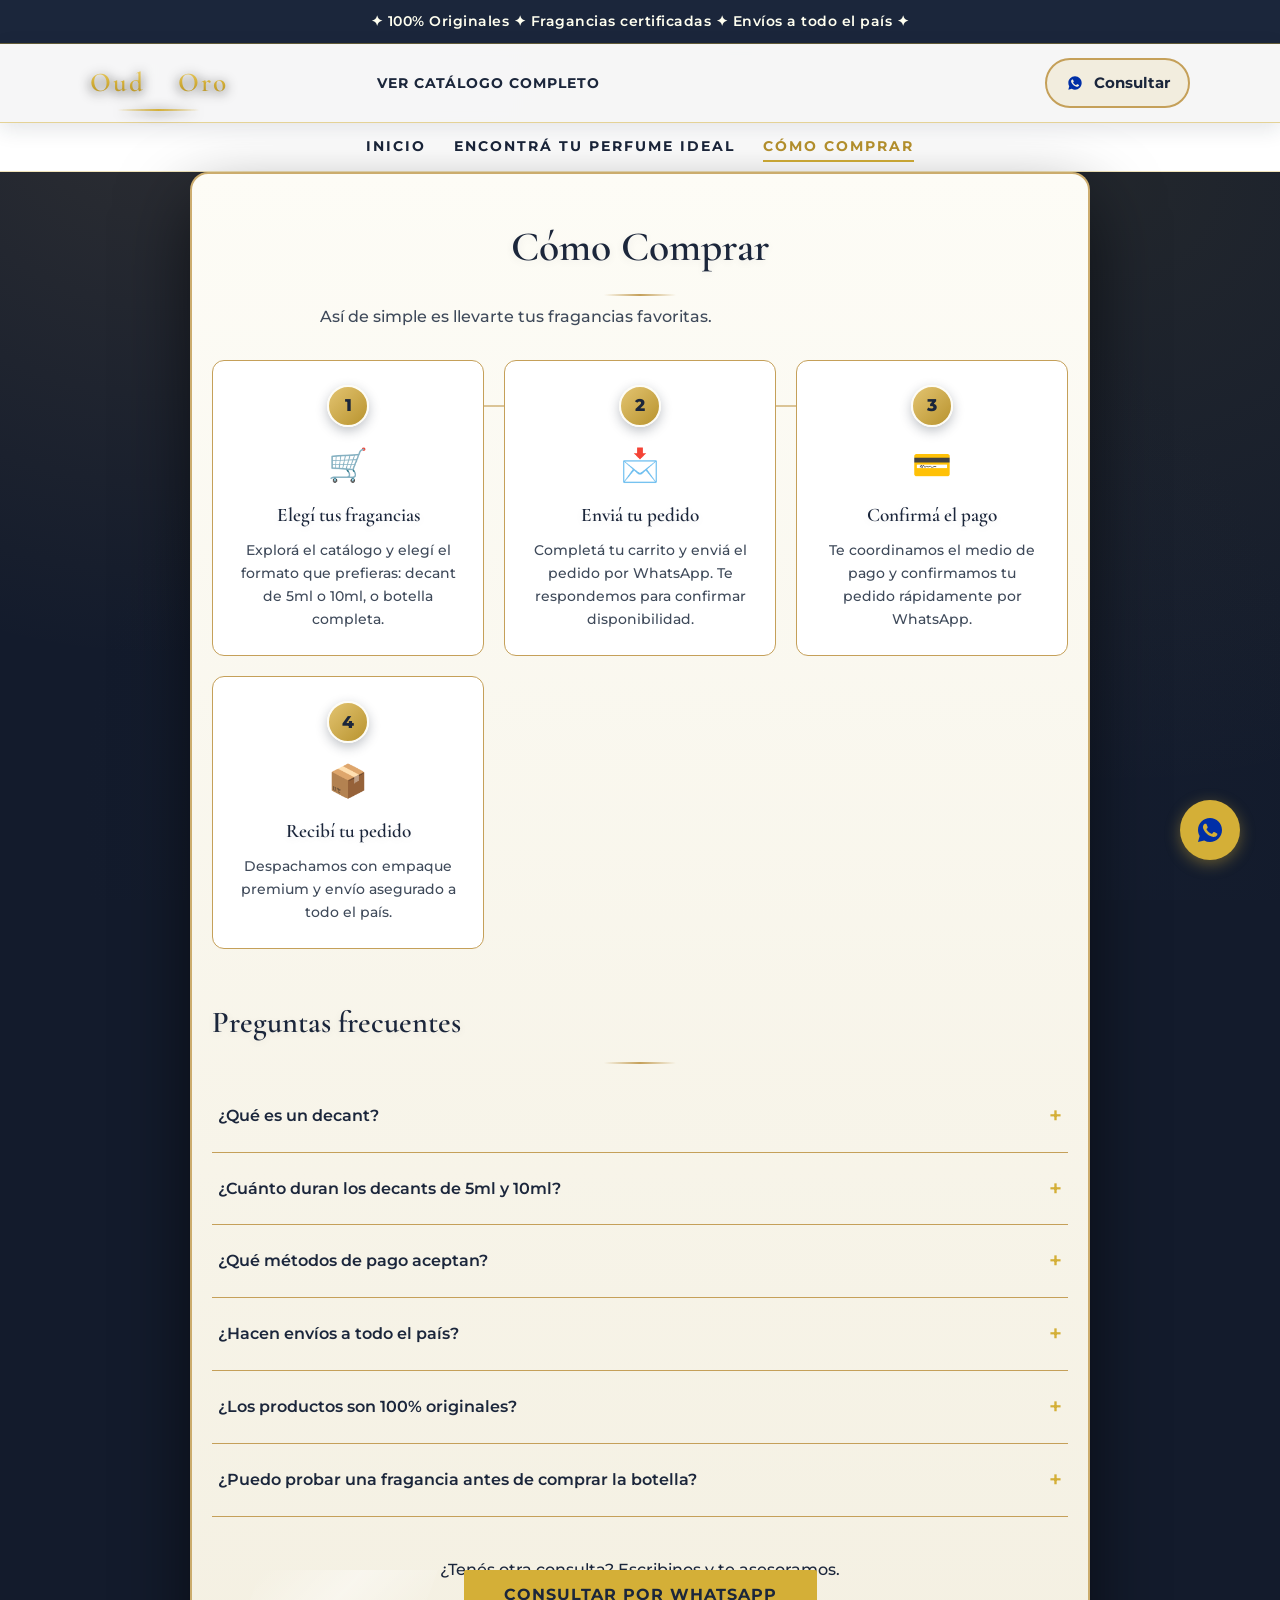
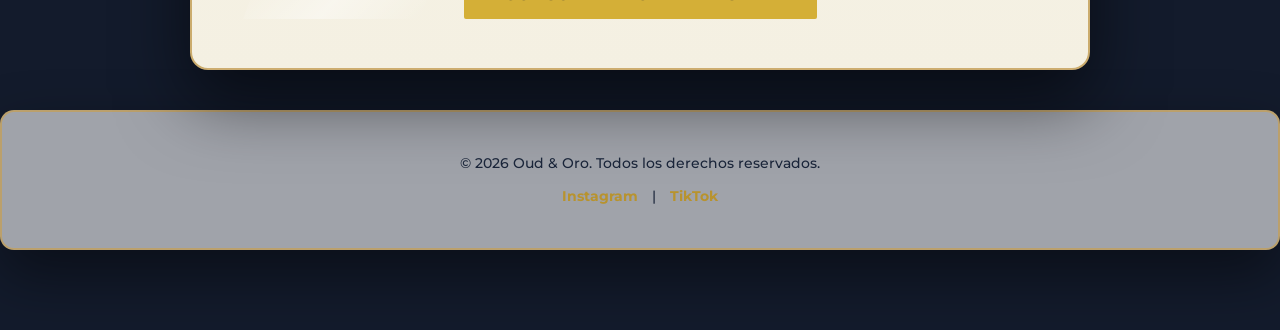
==== como-comprar.html @ 3cfaeb17 "Fix: el corazon de favoritos ya no abre el modal del perfume" ====
<!DOCTYPE html>
<html lang="es">
<head>
    <meta charset="UTF-8">
    <meta name="viewport" content="width=device-width, initial-scale=1.0">
    <title>Cómo Comprar | Oud & Oro</title>
    <!-- Google Fonts -->
    <link href="https://fonts.googleapis.com/css2?family=Montserrat:wght@400;500;600;700;800&family=Cormorant+Garamond:ital,wght@0,400;0,500;0,600;0,700;1,400;1,500&display=swap" rel="stylesheet">
    <link rel="stylesheet" href="css/styles.css?v=9">
    <style>
        .como-comprar { max-width: 900px; margin: 0 auto; padding: 40px 20px 60px; }
        .pasos-compra { display: grid; grid-template-columns: repeat(auto-fit, minmax(200px, 1fr)); gap: 20px; margin: 30px 0 50px; }
        .paso-compra { background: var(--card-bg); border: 1px solid var(--border-color); border-radius: 12px; padding: 24px; text-align: center; }
        .paso-compra .paso-icono { font-size: 2em; margin-bottom: 10px; }
        .paso-compra h3 { font-family: 'Cormorant Garamond', serif; font-size: 1.2em; margin-bottom: 8px; }
        .paso-compra p { font-size: 0.9em; color: var(--text-dim); }
        .faq { margin-top: 30px; }
        .faq-item { border-bottom: 1px solid var(--border-color); }
        .faq-item summary { cursor: pointer; padding: 18px 6px; font-weight: 600; list-style: none; display: flex; justify-content: space-between; align-items: center; }
        .faq-item summary::-webkit-details-marker { display: none; }
        .faq-item summary::after { content: '+'; font-size: 1.4em; color: var(--gold); transition: transform 0.2s; }
        .faq-item[open] summary::after { transform: rotate(45deg); }
        .faq-item .faq-respuesta { padding: 0 6px 18px; color: var(--text-dim); }
        .faq-cta { text-align: center; margin-top: 40px; }
    </style>
</head>
<body>

    <div class="site-sticky">
    <div class="top-bar">✦ 100% Originales ✦ Fragancias certificadas ✦ Envíos a todo el país ✦</div>

    <header class="site-header">
        <a href="index.html" class="logo" aria-label="Oud &amp; Oro - Volver al inicio">
            <span>Oud</span>
            <span class="logo-amp">&amp;</span>
            <span>Oro</span>
        </a>

        <div class="header-buscar">
            <a href="index.html#catalogo" class="header-enlace">Ver catálogo completo</a>
        </div>

        <div class="header-acciones">
            <a href="#" class="header-wa" id="header-wa" target="_blank" rel="noopener" aria-label="Consultar por WhatsApp">
                <img src="[data-uri]" alt="" width="20" height="20" style="pointer-events:none;">
                Consultar
            </a>
        </div>
    </header>
    </div>

    <nav class="main-nav" aria-label="Navegación principal">
        <a href="index.html">Inicio</a>
        <a href="recomendador.html">Encontrá tu perfume ideal</a>
        <a href="como-comprar.html" class="activo">Cómo Comprar</a>
    </nav>

    <main class="como-comprar">
        <h1 class="scroll-reveal">Cómo Comprar</h1>
        <p class="reco-sub scroll-reveal">Así de simple es llevarte tus fragancias favoritas.</p>

        <section class="pasos-compra scroll-reveal">
            <div class="paso-compra scroll-reveal">
                <span class="paso-num">1</span>
                <div class="paso-icono">🛒</div>
                <h3>Elegí tus fragancias</h3>
                <p>Explorá el catálogo y elegí el formato que prefieras: decant de 5ml o 10ml, o botella completa.</p>
            </div>
            <div class="paso-compra scroll-reveal">
                <span class="paso-num">2</span>
                <div class="paso-icono">📩</div>
                <h3>Enviá tu pedido</h3>
                <p>Completá tu carrito y enviá el pedido por WhatsApp. Te respondemos para confirmar disponibilidad.</p>
            </div>
            <div class="paso-compra scroll-reveal">
                <span class="paso-num">3</span>
                <div class="paso-icono">💳</div>
                <h3>Confirmá el pago</h3>
                <p>Te coordinamos el medio de pago y confirmamos tu pedido rápidamente por WhatsApp.</p>
            </div>
            <div class="paso-compra scroll-reveal">
                <span class="paso-num">4</span>
                <div class="paso-icono">📦</div>
                <h3>Recibí tu pedido</h3>
                <p>Despachamos con empaque premium y envío asegurado a todo el país.</p>
            </div>
        </section>

        <section class="faq scroll-reveal">
            <h2>Preguntas frecuentes</h2>

            <details class="faq-item">
                <summary>¿Qué es un decant?</summary>
                <div class="faq-respuesta">Es una fragancia envasada en un atomizador de cristal de viaje (5ml o 10ml), extraída de la botella original con jeringas esterilizadas. Te permite probar y disfrutar una fragancia de lujo en tu piel antes de comprometerte con la botella completa.</div>
            </details>

            <details class="faq-item">
                <summary>¿Cuánto duran los decants de 5ml y 10ml?</summary>
                <div class="faq-respuesta">Un decant de 5ml equivale aproximadamente a 50-60 aplicaciones y el de 10ml a más de 100 aplicaciones. La duración depende de la cantidad de sprays que uses por día.</div>
            </details>

            <details class="faq-item">
                <summary>¿Qué métodos de pago aceptan?</summary>
                <div class="faq-respuesta">Coordinamos el medio de pago directamente por WhatsApp. Consultanos para conocer las opciones disponibles en el momento.</div>
            </details>

            <details class="faq-item">
                <summary>¿Hacen envíos a todo el país?</summary>
                <div class="faq-respuesta">Sí, realizamos envíos asegurados a todo el país con empaque premium. El costo y los plazos se coordinan según tu ubicación.</div>
            </details>

            <details class="faq-item">
                <summary>¿Los productos son 100% originales?</summary>
                <div class="faq-respuesta">Sí. Todas nuestras fragancias son 100% originales y certificadas. Garantizamos la autenticidad en cada producto.</div>
            </details>

            <details class="faq-item">
                <summary>¿Puedo probar una fragancia antes de comprar la botella?</summary>
                <div class="faq-respuesta">¡Por supuesto! Por eso ofrecemos decants de 5ml y 10ml. Es la mejor manera de vivir la evolución de una fragancia en tu piel antes de invertir en la botella completa.</div>
            </details>
        </section>

        <div class="faq-cta scroll-reveal">
            <p>¿Tenés otra consulta? Escribinos y te asesoramos.</p>
            <a href="#" class="cta-btn" id="como-comprar-wa" target="_blank" rel="noopener">Consultar por WhatsApp</a>
        </div>
    </main>

    <footer id="contacto">
        <p>© 2026 Oud & Oro. Todos los derechos reservados.</p>
        <p style="margin-top: 10px;">
            <a href="https://www.instagram.com/oud_oro_arabes/" target="_blank" rel="noopener">Instagram</a> |
            <a href="#" target="_blank" rel="noopener">TikTok</a>
        </p>
    </footer>

    <a href="#" class="whatsapp-float" id="general-wa" target="_blank" rel="noopener" aria-label="Contactar por WhatsApp">
        <img src="[data-uri]" alt="WhatsApp" width="36" height="36" style="pointer-events:none;">
    </a>

<script>const numeroWhatsApp = "541155136919";</script>
<script src="js/como-comprar.js?v=4"></script>
<script src="js/sticky.js?v=4"></script>
</body>
</html>
---- css/styles.css ----
/* Oud & Oro - Estilos principales */
        :root {
            --navy: #1B263B;              
            --gold: #D4AF37;              
            --ivory: #FFFFF0;             
            --sage: #E9ECE2;              
            --bg-color: #FFFFF0;          
            --bg-alt: #E9ECE2;            
            --accent-gold: #D4AF37;       
            --accent-gold-hover: #b8932e; 
            --text-main: #1B263B;         
            --text-dim: #3F4A5A;          
            --card-bg: #FFFFFF;           
            --border-color: #C5A059;      
            --panel-bg: rgba(255,255,255,0.6);
        }

        * {
            margin: 0;
            padding: 0;
            box-sizing: border-box;
        }

        html {
            overflow-x: hidden;
        }

        body {
            font-family: 'Montserrat', sans-serif;
            background-color: #4A4A4A;
            color: var(--text-main);
            line-height: 1.6;
            overflow-x: hidden;
            font-weight: 500;
        }

        .smoke-layer {
            position: fixed;
            inset: 0;
            z-index: -1;
            pointer-events: none;
            overflow: hidden;
            background-color: #4A4A4A;
            background-image:
                radial-gradient(circle at 10% 15%, rgba(65,105,225,0.08), transparent 42%),
                radial-gradient(circle at 85% 20%, rgba(197,160,89,0.09), transparent 45%),
                radial-gradient(circle at 50% 80%, rgba(65,105,225,0.06), transparent 50%);
        }

        .smoke-layer::before {
            content: '';
            position: absolute;
            inset: -20%;
            background: radial-gradient(ellipse, rgba(197,160,89,0.04) 0%, transparent 70%);
            opacity: 0.3;
            pointer-events: none;
        }

        button, input {
            font-family: inherit;
        }

h1, h2, h3, h4 {
            font-family: 'Cormorant Garamond', serif;
            font-weight: 600;
            text-shadow: 0 2px 8px rgba(27,38,59,0.08);
        }

        @keyframes fadeInUp {
            from { opacity: 0; transform: translateY(24px); }
            to { opacity: 1; transform: translateY(0); }
        }

        @keyframes pulseWa {
            0% { box-shadow: 0 4px 10px rgba(0,0,0,0.1), 0 0 0 0 rgba(212, 175, 55, 0.55); }
            70% { box-shadow: 0 4px 10px rgba(0,0,0,0.1), 0 0 0 16px rgba(212, 175, 55, 0); }
            100% { box-shadow: 0 4px 10px rgba(0,0,0,0.1), 0 0 0 0 rgba(212, 175, 55, 0); }
        }

        .scroll-reveal, .card-reveal {
            opacity: 0;
            transform: translateY(30px);
            transition: opacity 0.6s ease, transform 0.6s ease;
        }

        .scroll-reveal.is-visible, .card-reveal.is-visible {
            opacity: 1;
            transform: translateY(0);
        }

        .hero {
            height: 100vh;
            display: flex;
            flex-direction: column;
            justify-content: center;
            align-items: center;
            text-align: center;
            padding: 0 20px;
            background: transparent; 
        }

        .hero h1 {
            font-size: 3.5rem;
            color: var(--accent-gold);
            margin-bottom: 20px;
            letter-spacing: 2px;
            opacity: 0;
            animation: fadeInUp 0.8s ease 0.1s forwards;
            text-shadow: 0 3px 8px rgba(27,38,59,0.2);
        }

        .hero p {
            font-size: 1.2rem;
            max-width: 600px;
            margin-bottom: 40px;
            color: var(--text-main);
            opacity: 0;
            animation: fadeInUp 0.8s ease 0.3s forwards;
            background: rgba(255,255,240,0.9);
            border: 1px solid rgba(212, 175, 55, 0.25);
            padding: 20px;
            border-radius: 8px;
            box-shadow: 0 4px 15px rgba(27,38,59,0.15);
        }

        .cta-btn {
            background-color: var(--accent-gold);
            color: #1B263B;
            padding: 15px 40px;
            text-decoration: none;
            font-weight: 700;
            text-transform: uppercase;
            letter-spacing: 1px;
            border-radius: 2px;
            transition: all 0.3s ease;
            cursor: pointer;
            border: none;
        }

        .cta-btn:hover {
            background-color: var(--accent-gold-hover);
            transform: translateY(-2px);
            box-shadow: 0 10px 20px rgba(197, 155, 39, 0.3);
            color: #FFFFF0;
        }

        .decants {
            padding: 70px 7%;
            margin: 40px auto;
            max-width: 1280px;
            text-align: center;
            background: var(--panel-bg);
            border-radius: 14px;
            border: 2px solid rgba(197,160,89,0.75);
            box-shadow: 0 25px 60px rgba(0,0,0,0.45);
        }

        .decants h2 {
            font-size: 2.5rem;
            margin-bottom: 50px;
            color: var(--navy);
        }

        .steps {
            display: flex;
            justify-content: center;
            gap: 40px;
            flex-wrap: wrap;
            max-width: 1000px;
            margin: 0 auto;
        }

        .step {
            flex: 1;
            min-width: 250px;
            padding: 20px;
            background: var(--card-bg);
            border: 2px solid rgba(197,160,89,0.6);
            border-radius: 8px;
            box-shadow: 0 10px 30px rgba(27,38,59,0.12);
        }

        .step-number {
            font-family: 'Cormorant Garamond', serif;
            font-weight: 600;
            font-size: 3rem;
            color: var(--accent-gold-hover);
            margin-bottom: 15px;
        }

        .step h3 {
            font-size: 1.5rem;
            margin-bottom: 15px;
            color: var(--navy);
        }

        .step p {
            color: var(--text-dim);
            font-weight: 600;
            font-size: 0.98rem;
            line-height: 1.7;
        }

        .catalog {
            padding: 70px 7%;
            max-width: 1280px;
            margin: 40px auto;
            background: rgba(255,255,255,0.5);
            border-radius: 14px;
            border: 2px solid rgba(197,160,89,0.75);
            box-shadow: 0 25px 60px rgba(0,0,0,0.45);
            overflow: hidden;
            position: relative;
        }

        .catalog-header-wrapper,
        .filtros-marca,
        .product-grid,
        .ver-mas-wrapper {
            position: relative;
            z-index: 1;
        }

        .catalog h2 {
            font-size: 2.5rem;
            text-align: center;
            margin-bottom: 20px;
            color: var(--navy);
            background: transparent;
            padding: 5px 20px;
        }
        
        .catalog-header-wrapper {
            text-align: center;
            margin-bottom: 40px;
        }

        .catalog-intro {
            max-width: 620px;
            margin: 0 auto;
            text-align: center;
            color: var(--text-dim);
            background: transparent;
            padding: 15px;
            border-radius: 8px;
        }

        .buscador-wrap {
            max-width: 480px;
            margin: 0 auto 24px;
        }

        .buscador-row {
            display: flex;
            align-items: center;
            gap: 10px;
        }

        .buscador-row #buscador {
            flex: 1;
            min-width: 0;
        }

        .btn-columnas {
            flex-shrink: 0;
            display: flex;
            align-items: center;
            justify-content: center;
            gap: 6px;
            width: 52px;
            height: 52px;
            background: var(--card-bg);
            border: 2px solid var(--border-color);
            border-radius: 30px;
            cursor: pointer;
            color: var(--navy);
            font-family: 'Montserrat', sans-serif;
            font-weight: 700;
            font-size: 1rem;
            box-shadow: 0 8px 20px rgba(27,38,59,0.15);
            transition: border-color 0.3s ease, box-shadow 0.3s ease, transform 0.2s ease;
        }

        .btn-columnas:hover {
            border-color: var(--accent-gold-hover);
            transform: scale(1.05);
        }

        .btn-columnas:active {
            transform: scale(0.95);
        }

        .btn-columnas .cols-icon {
            display: grid;
            grid-template-columns: repeat(2, 4px);
            gap: 2px;
        }

        .btn-columnas .cols-icon i {
            display: block;
            width: 4px;
            height: 4px;
            background: var(--accent-gold);
            border-radius: 1px;
        }

        @media (min-width: 769px) {
            .btn-columnas { display: none; }
        }

        #buscador {
            width: 100%;
            padding: 14px 22px;
            background: var(--card-bg);
            border: 2px solid var(--border-color);
            color: var(--navy);
            font-size: 1rem;
            font-weight: 500;
            border-radius: 30px;
            transition: border-color 0.3s ease, box-shadow 0.3s ease;
            box-shadow: 0 8px 20px rgba(27,38,59,0.15);
        }

        #buscador::placeholder {
            color: var(--text-dim);
        }

        #buscador:focus {
            outline: none;
            border-color: var(--accent-gold);
            box-shadow: 0 0 0 4px rgba(197, 155, 39, 0.25);
        }

        .filtros-marca {
            display: flex;
            justify-content: center;
            margin-bottom: 40px;
        }

        .marcas-dropdown {
            position: relative;
        }

        .filtro-chip {
            background: var(--card-bg);
            border: 2px solid var(--border-color);
            color: var(--navy);
            padding: 12px 28px;
            border-radius: 30px;
            font-weight: 700;
            font-size: 0.92rem;
            cursor: pointer;
            transition: all 0.25s ease;
            box-shadow: 0 4px 10px rgba(27,38,59,0.10);
            display: inline-flex;
            align-items: center;
            gap: 10px;
        }

        .filtro-chip:hover {
            border-color: var(--accent-gold);
            transform: translateY(-1px);
        }

        .filtro-chip .flecha {
            transition: transform 0.25s ease;
            font-size: 0.8rem;
        }

        .filtro-chip.abierto {
            border-color: var(--accent-gold);
            background: var(--accent-gold);
            color: #1B263B;
        }

        .filtro-chip.abierto .flecha {
            transform: rotate(180deg);
        }

        .marcas-menu {
            position: fixed;
            top: 0;
            left: 0;
            background: #FFFFFF;
            border: 2px solid rgba(197,160,89,0.75);
            border-radius: 12px;
            box-shadow: 0 20px 45px rgba(0,0,0,0.35);
            padding: 14px;
            min-width: 240px;
            max-height: 320px;
            overflow-y: auto;
            z-index: 500;
            display: none;
            text-align: left;
        }

        .marcas-menu.abierto {
            display: block;
        }

        .marcas-menu label {
            display: flex;
            align-items: center;
            gap: 10px;
            padding: 8px 10px;
            border-radius: 8px;
            font-weight: 600;
            font-size: 0.9rem;
            color: var(--navy);
            cursor: pointer;
            transition: background 0.2s ease;
        }

        .marcas-menu label:hover {
            background: rgba(212,175,55,0.12);
        }

        .marcas-menu input[type="checkbox"] {
            width: 17px;
            height: 17px;
            accent-color: var(--accent-gold);
            cursor: pointer;
        }

        .marcas-sep {
            height: 1px;
            background: rgba(27,38,59,0.12);
            margin: 6px 0;
        }

        .product-grid {
            display: grid;
            grid-template-columns: repeat(auto-fit, minmax(300px, 1fr));
            gap: 40px;
        }

        .ver-mas-wrapper {
            display: flex;
            justify-content: center;
            margin-top: 50px;
        }

        .ver-mas-btn {
            font-size: 1.05rem;
            padding: 16px 48px;
        }

        .ver-mas-btn[hidden] {
            display: none;
        }

        .product-card {
            background-color: var(--card-bg);
            padding: 20px;
            text-align: center;
            transition: transform 0.4s cubic-bezier(0.165, 0.84, 0.44, 1), box-shadow 0.4s ease;
            overflow: hidden;
            border-radius: 8px;
            box-shadow: 0 10px 25px rgba(27,38,59,0.12); 
            display: flex;
            flex-direction: column;
            justify-content: space-between;
            cursor: pointer;
            border: 2px solid rgba(197,160,89,0.7);
        }

        .product-card:hover {
            transform: translateY(-8px);
            box-shadow: 0 20px 40px rgba(197, 155, 39, 0.3);
            border-color: var(--accent-gold);
        }

        .img-container {
            width: 100%;
            height: 280px;
            background: #f7f4e9;
            display: flex;
            align-items: center;
            justify-content: center;
            margin-bottom: 20px;
            border-radius: 6px;
            position: relative;
            overflow: hidden;
        }

        .img-container img {
            max-width: 85%;
            max-height: 85%;
            object-fit: contain;
            transition: transform 0.5s ease;
        }

        .product-card:hover .img-container img {
            transform: scale(1.08);
        }

        .product-house {
            font-size: 0.8rem;
            text-transform: uppercase;
            color: var(--accent-gold-hover);
            letter-spacing: 2px;
            margin-bottom: 5px;
            font-weight: 700;
        }

        .product-title {
            font-size: 1.4rem;
            margin-bottom: 10px;
            color: var(--navy);
        }

        .product-notes {
            font-size: 0.85rem;
            color: var(--text-dim);
            margin-bottom: 15px;
            font-style: italic;
        }

        .product-price {
            font-size: 1.2rem;
            margin-bottom: 20px;
            font-weight: 700;
            color: var(--navy);
        }

        .product-btn {
            width: 100%;
            display: block;
            background: transparent;
            color: var(--navy);
            border: 2px solid var(--border-color);
            padding: 12px;
            font-weight: 700;
            transition: all 0.3s ease;
        }

        .product-btn:hover {
            background: var(--accent-gold);
            color: #FFFFF0;
            border-color: var(--accent-gold);
        }

        .product-select {
            display: block;
            background: transparent;
            color: var(--navy);
            border: 2px solid var(--border-color);
            padding: 12px;
            font-weight: 700;
            transition: all 0.3s ease;
            cursor: pointer;
        }

        .product-card:hover .product-select,
        .product-card:focus-visible .product-select {
            background: var(--accent-gold);
            color: #FFFFF0;
            border-color: var(--accent-gold);
        }

        .empty-state {
            grid-column: 1 / -1;
            text-align: center;
            color: var(--text-dim);
            background: var(--card-bg);
            border: 1px solid rgba(212,175,55,0.4);
            padding: 60px 20px;
            font-style: italic;
            border-radius: 8px;
        }

        .trust {
            padding: 60px 7%;
            margin: 40px auto;
            max-width: 1280px;
            display: flex;
            justify-content: space-around;
            flex-wrap: wrap;
            text-align: center;
            gap: 30px;
            background: var(--panel-bg);
            border-radius: 14px;
            border: 2px solid rgba(197,160,89,0.75);
            box-shadow: 0 25px 60px rgba(0,0,0,0.45);
        }

        .trust-item h4 {
            color: var(--navy);
            font-size: 1.2rem;
            margin-bottom: 10px;
        }

        .trust-item p {
            color: var(--text-dim);
        }

        footer {
            margin: 40px auto 80px;
            max-width: 1280px;
            padding: 40px 7%;
            text-align: center;
            font-size: 0.9rem;
            color: var(--navy);
            background-color: var(--panel-bg);
            border: 2px solid rgba(197,160,89,0.75);
            border-radius: 14px;
            box-shadow: 0 25px 60px rgba(0,0,0,0.45);
        }

        footer a {
            position: relative;
            color: var(--accent-gold-hover);
            text-decoration: none;
            margin: 0 10px;
            font-weight: 700;
        }

        .whatsapp-float {
            position: fixed;
            width: 60px;
            height: 60px;
            bottom: 40px;
            right: 40px;
            background-color: var(--accent-gold);
            color: #1B263B;
            border-radius: 50px;
            text-align: center;
            font-size: 30px;
            box-shadow: 0 4px 15px rgba(212,175,55,0.4);
            z-index: 100;
            display: flex;
            align-items: center;
            justify-content: center;
            text-decoration: none;
            transition: transform 0.3s ease;
            animation: pulseWa 2.6s infinite;
        }

        .whatsapp-float:hover {
            transform: scale(1.1);
            animation-play-state: paused;
        }

        .modal-overlay {
            position: fixed;
            inset: 0;
            background: rgba(0, 0, 0, 0.55);
            backdrop-filter: blur(3px);
            display: flex;
            align-items: center;
            justify-content: center;
            z-index: 200;
            opacity: 0;
            pointer-events: none;
            transition: opacity 0.3s ease;
            padding: 20px;
        }

        .modal-overlay.abierto {
            opacity: 1;
            pointer-events: auto;
        }

        .modal {
            background: var(--card-bg);
            border: 1px solid rgba(212,175,55,0.5);
            border-radius: 10px;
            max-width: 500px;
            width: 100%;
            max-height: 90vh;
            overflow-y: auto;
            padding: 30px;
            text-align: center;
            box-shadow: 0 25px 60px rgba(27,38,59,0.35);
            position: relative;
        }

        .modal-close {
            position: absolute;
            top: 10px;
            right: 16px;
            background: none;
            border: none;
            font-size: 30px;
            line-height: 1;
            cursor: pointer;
            color: var(--text-dim);
            transition: color 0.2s ease;
        }

        .modal-close:hover {
            color: var(--navy);
        }

        .modal-img {
            display: flex;
            justify-content: center;
            margin-bottom: 15px;
        }

        .modal-img img {
            max-width: 180px;
            max-height: 180px;
            object-fit: contain;
        }

        .modal-house {
            font-size: 0.8rem;
            text-transform: uppercase;
            color: var(--accent-gold-hover);
            letter-spacing: 2px;
            font-weight: 700;
            margin-bottom: 5px;
        }

        .modal-title {
            font-size: 1.6rem;
            color: var(--navy);
            margin-bottom: 15px;
        }

        .modal-info {
            font-size: 0.95rem;
            color: var(--navy);
            margin-bottom: 10px;
        }

        .modal-info strong {
            color: var(--accent-gold);
        }

        .modal-notas {
            font-size: 0.9rem;
            font-style: italic;
            color: var(--text-dim);
            margin-bottom: 20px;
        }

        .modal-opciones {
            text-align: left;
            margin-bottom: 20px;
        }

        .opcion-label {
            font-weight: 700;
            margin-bottom: 10px;
            color: var(--navy);
        }

        .opcion-selector {
            display: flex;
            justify-content: space-between;
            align-items: center;
            border: 2px solid var(--border-color);
            border-radius: 8px;
            padding: 14px 16px;
            margin-bottom: 10px;
            cursor: pointer;
            transition: all 0.2s ease;
            background: var(--card-bg);
        }

        .opcion-selector:hover {
            border-color: var(--accent-gold);
        }

        .opcion-selector.seleccionado {
            border: 3px solid var(--navy);
            background: linear-gradient(135deg, #f7e08a 0%, #d4af37 50%, #b8912a 100%);
            box-shadow: 0 6px 18px rgba(212,175,55,0.45);
        }

        .opcion-selector.seleccionado .nombre,
        .opcion-selector.seleccionado .precio {
            color: #1B263B;
        }

        .opcion-selector .nombre {
            font-weight: 700;
            color: var(--navy);
        }

        .opcion-selector .precio {
            color: var(--accent-gold-hover);
            font-weight: 700;
        }

        .modal-wa {
            width: 100%;
            margin-top: 5px;
        }

        .logo {
            position: fixed;
            top: 22px;
            right: 32px;
            z-index: 200;
            display: flex;
            align-items: center;
            gap: 8px;
            font-family: 'Cormorant Garamond', serif;
            font-weight: 600;
            font-size: 1.9rem;
            letter-spacing: 3px;
            text-decoration: none;
            background: linear-gradient(180deg, #f7e08a 0%, #d4af37 48%, #9c7a1f 100%);
            -webkit-background-clip: text;
            background-clip: text;
            -webkit-text-fill-color: transparent;
            filter: drop-shadow(0 2px 6px rgba(0,0,0,0.9));
            transition: transform 0.3s ease;
        }

        .logo:hover {
            transform: scale(1.04);
        }

        .logo .logo-amp {
            font-size: 1.2rem;
            font-style: italic;
            opacity: 0.85;
            transform: translateY(-1px);
        }

        .logo::after {
            content: '';
            position: absolute;
            left: 50%;
            bottom: -6px;
            width: 60%;
            height: 2px;
            transform: translateX(-50%);
            background: linear-gradient(90deg, transparent, #d4af37, transparent);
        }

        /* ============ REDISEÑO: franja, header, nav, banner, destacados ============ */
        .top-bar {
            background: #1B263B;
            color: #FFFFF0;
            text-align: center;
            padding: 10px 16px;
            font-size: 0.9rem;
            font-weight: 600;
            letter-spacing: 0.5px;
            border-bottom: 1px solid rgba(212,175,55,0.4);
        }

        .top-bar .resaltado {
            color: #D4AF37;
        }

        .site-header {
            position: sticky;
            top: 0;
            z-index: 150;
            display: flex;
            align-items: center;
            justify-content: space-between;
            gap: 16px;
            padding: 14px 7%;
            background: rgba(255,255,255,0.96);
            backdrop-filter: blur(6px);
            border-bottom: 1px solid rgba(212,175,55,0.5);
            box-shadow: 0 6px 20px rgba(27,38,59,0.12);
        }

        .site-header .logo {
            position: static;
            font-size: 1.7rem;
            letter-spacing: 2px;
        }

        .header-buscar {
            flex: 1;
            max-width: 520px;
            display: flex;
            align-items: center;
            gap: 8px;
        }

        .header-buscar #buscador {
            flex: 1;
            min-width: 0;
        }

        .header-wa {
            display: inline-flex;
            align-items: center;
            gap: 9px;
            color: var(--navy);
            text-decoration: none;
            font-weight: 700;
            font-size: 0.95rem;
            padding: 11px 18px;
            border: 2px solid var(--border-color);
            border-radius: 30px;
            background: rgba(212,175,55,0.12);
            transition: all 0.3s ease;
            white-space: nowrap;
        }

        .header-wa:hover {
            background: var(--accent-gold);
            color: #1B263B;
            transform: translateY(-2px);
            box-shadow: 0 10px 20px rgba(197,155,39,0.3);
        }

        .header-acciones {
            display: flex;
            align-items: center;
            gap: 10px;
        }

        .carrito-wrap {
            position: relative;
        }

        .carrito-btn {
            display: inline-flex;
            align-items: center;
            gap: 9px;
            color: var(--navy);
            background: var(--card-bg);
            border: 2px solid var(--border-color);
            border-radius: 30px;
            padding: 11px 16px;
            font-weight: 700;
            font-size: 0.95rem;
            cursor: pointer;
            transition: all 0.3s ease;
            white-space: nowrap;
            position: relative;
        }

        .carrito-btn:hover {
            background: var(--accent-gold);
            color: #1B263B;
            transform: translateY(-2px);
            box-shadow: 0 10px 20px rgba(197,155,39,0.3);
        }

        .carrito-badge {
            display: inline-flex;
            align-items: center;
            justify-content: center;
            min-width: 21px;
            height: 21px;
            padding: 0 5px;
            border-radius: 12px;
            background: #C0392B;
            color: #fff;
            font-size: 0.75rem;
            font-weight: 800;
            line-height: 1;
        }

        .carrito-badge.vacio {
            background: rgba(27,38,59,0.25);
            color: var(--navy);
        }

        .carrito-panel {
            position: fixed;
            top: 0;
            right: 0;
            height: 100vh;
            width: 360px;
            max-width: 92vw;
            background: #FFFFFF;
            z-index: 600;
            box-shadow: -15px 0 40px rgba(0,0,0,0.3);
            transform: translateX(105%);
            transition: transform 0.3s ease;
            display: flex;
            flex-direction: column;
        }

        .carrito-panel.abierto {
            transform: translateX(0);
        }

        .carrito-backdrop {
            position: fixed;
            inset: 0;
            background: rgba(0,0,0,0.45);
            z-index: 599;
            opacity: 0;
            visibility: hidden;
            transition: opacity 0.3s ease, visibility 0.3s ease;
        }

        .carrito-backdrop.abierto {
            opacity: 1;
            visibility: visible;
        }

        .carrito-cabecera {
            display: flex;
            align-items: center;
            justify-content: space-between;
            padding: 18px 20px;
            border-bottom: 1px solid rgba(197,160,89,0.5);
            font-family: var(--font-head);
            font-size: 1.3rem;
            color: var(--navy);
            font-weight: 700;
        }

        .carrito-cerrar {
            background: none;
            border: none;
            font-size: 1.6rem;
            line-height: 1;
            color: var(--navy);
            cursor: pointer;
        }

        .carrito-lista {
            flex: 1;
            overflow-y: auto;
            padding: 14px 18px;
        }

        .carrito-item {
            display: flex;
            flex-direction: column;
            gap: 4px;
            padding: 12px 4px;
            border-bottom: 1px solid rgba(27,38,59,0.08);
        }

        .carrito-item-top {
            display: flex;
            align-items: flex-start;
            justify-content: space-between;
            gap: 8px;
        }

        .carrito-item-nombre {
            font-weight: 700;
            color: var(--navy);
            font-size: 0.95rem;
            line-height: 1.25;
        }

        .carrito-item-precio {
            color: var(--text-dim);
            font-size: 0.8rem;
            white-space: nowrap;
        }

        .carrito-item-formato {
            font-size: 0.8rem;
            color: var(--text-dim);
        }

        .carrito-item-formato.decant {
            color: #1B4A8A;
            font-weight: 700;
        }

        .carrito-quitar {
            background: none;
            border: none;
            color: #C0392B;
            font-weight: 700;
            font-size: 0.78rem;
            cursor: pointer;
            padding: 0;
            align-self: flex-start;
        }

        .carrito-vacio {
            color: var(--text-dim);
            padding: 20px 4px;
            font-size: 0.95rem;
        }

        .carrito-pie {
            padding: 16px 18px 22px;
            border-top: 1px solid rgba(197,160,89,0.5);
            display: flex;
            flex-direction: column;
            gap: 10px;
        }

        .carrito-total {
            display: flex;
            justify-content: space-between;
            font-weight: 700;
            color: var(--navy);
        }

        .carrito-wa {
            width: 100%;
            text-align: center;
        }

        .main-nav {
            background: #FFFFFF;
            display: flex;
            justify-content: center;
            align-items: center;
            gap: 28px;
            flex-wrap: wrap;
            padding: 13px 16px;
            border-bottom: 1px solid rgba(212,175,55,0.35);
        }

        .main-nav a {
            color: #1B263B;
            text-decoration: none;
            font-weight: 700;
            letter-spacing: 2px;
            font-size: 0.85rem;
            text-transform: uppercase;
            transition: color 0.25s ease;
        }

        .main-nav a:hover {
            color: var(--accent-gold-hover);
        }

        .hero-banner {
            position: relative;
            display: flex;
            align-items: center;
            justify-content: center;
            min-height: 500px;
            height: 70vh;
            margin: 8px 14px 0;
            border-radius: 14px;
            overflow: hidden;
            background: url('../banner.jpg') center center / cover no-repeat;
            cursor: pointer;
            box-shadow: 0 25px 60px rgba(0,0,0,0.5);
        }

        .hero-banner::before {
            content: '';
            position: absolute;
            inset: 0;
            z-index: 1;
            background: linear-gradient(180deg, rgba(27,38,59,0.35) 0%, rgba(27,38,59,0.18) 50%, rgba(27,38,59,0.55) 100%);
        }

        .banner-texto {
            position: relative;
            z-index: 2;
            display: flex;
            flex-direction: column;
            align-items: center;
            justify-content: center;
            text-align: center;
            padding: 40px 20px;
            max-width: 720px;
        }

        .banner-texto h2 {
            font-size: 3rem;
            color: #FFFFF0;
            margin-bottom: 14px;
            font-weight: 600;
            text-shadow: 0 3px 14px rgba(0,0,0,0.6);
        }

        .banner-texto p {
            font-size: 1.05rem;
            color: #FFFFF0;
            margin-bottom: 26px;
            line-height: 1.6;
            text-shadow: 0 2px 10px rgba(0,0,0,0.6);
        }

        .banner-cta {
            align-self: center;
        }

        .destacados {
            padding: 70px 7% 20px;
            margin: 40px auto;
            max-width: 1280px;
            background: var(--panel-bg);
            border-radius: 14px;
            border: 2px solid rgba(197,160,89,0.75);
            box-shadow: 0 25px 60px rgba(0,0,0,0.45);
        }

        .destacados h2 {
            font-size: 2.5rem;
            text-align: center;
            margin-bottom: 40px;
            color: var(--navy);
        }

        #destacados-grid {
            margin-top: 10px;
        }

        @media (max-width: 768px) {
            .site-header { flex-wrap: wrap; padding: 12px 16px; row-gap: 12px; }
            .site-header .logo { font-size: 1.25rem; }
            .header-buscar { order: 3; max-width: 100%; flex-basis: 100%; }
            .header-wa { font-size: 0.75rem; padding: 8px 12px; gap: 6px; }
            .header-wa svg { width: 17px; height: 17px; }
            .header-acciones { gap: 6px; margin-left: auto; }
            .carrito-btn { padding: 8px 12px; font-size: 0.75rem; gap: 6px; }
            .carrito-btn svg { width: 17px; height: 17px; }
            .carrito-panel { width: 100%; max-width: 100%; }
            .main-nav { gap: 12px; padding: 10px 8px; flex-wrap: wrap; }
            .main-nav a { font-size: 0.68rem; letter-spacing: 1px; }
            .hero-banner { min-height: 360px; height: 52vh; margin: 6px 10px 0; }
            .banner-texto { padding: 24px 16px; }
            .banner-texto h2 { font-size: 2rem; }
            .banner-texto p { font-size: 0.95rem; margin-bottom: 20px; }
            .banner-cta { font-size: 0.85rem; padding: 13px 28px; }
            .catalog, .decants, .trust, .destacados { margin: 24px auto; border-radius: 10px; }
            .catalog, .decants, .trust { padding: 44px 5%; }
            .destacados { padding: 44px 5% 20px; }
            .destacados h2 { font-size: 2rem; }
            .product-grid { grid-template-columns: 1fr; }
        }

        @media (max-width: 768px) {
            .modal { padding: 25px 18px; }
            .hero h1 { font-size: 2.5rem; }
            .whatsapp-float { bottom: 18px; right: 16px; width: 48px; height: 48px; font-size: 22px; }
            .logo { font-size: 1.5rem; top: 16px; right: 20px; letter-spacing: 2px; }
            .product-grid .img-container { height: 240px; }
            .product-grid .product-card { padding: 14px; }
            .product-grid .product-title { font-size: 1.25rem; }
            .product-grid .product-price { font-size: 1.05rem; }
            .product-grid.cols-2 { grid-template-columns: repeat(2, 1fr); gap: 14px; }
            .product-grid.cols-3 { grid-template-columns: repeat(3, 1fr); gap: 10px; }
            .product-grid.cols-2 .product-card { padding: 12px; }
            .product-grid.cols-3 .product-card { padding: 8px; }
            .product-grid.cols-2 .img-container { height: 170px; margin-bottom: 12px; }
            .product-grid.cols-3 .img-container { height: 110px; margin-bottom: 8px; }
            .product-grid.cols-2 .product-title { font-size: 1.05rem; margin-bottom: 6px; }
            .product-grid.cols-3 .product-title { font-size: 0.9rem; margin-bottom: 4px; }
            .product-grid.cols-2 .product-notes { font-size: 0.75rem; }
            .product-grid.cols-3 .product-notes { display: none; }
            .product-grid.cols-2 .product-price { font-size: 1rem; margin-bottom: 10px; }
            .product-grid.cols-3 .product-price { font-size: 0.85rem; margin-bottom: 6px; }
            .product-grid.cols-2 .product-house { font-size: 0.65rem; }
            .product-grid.cols-3 .product-house { font-size: 0.55rem; }
            .product-grid.cols-2 .product-btn,
            .product-grid.cols-3 .product-btn { font-size: 0.75rem; padding: 8px 6px; }
        }


        /* ===== Paginas nuevas (recomendador / como comprar) ===== */
        .header-enlace {
            color: var(--navy);
            text-decoration: none;
            font-weight: 700;
            letter-spacing: 1px;
            font-size: 0.9rem;
            text-transform: uppercase;
            white-space: nowrap;
            transition: color 0.25s ease;
        }
        .header-enlace:hover { color: var(--accent-gold-hover); }

        .main-nav a.activo { color: var(--accent-gold-hover); }

        .recomendador { max-width: 980px; margin: 0 auto; padding: 40px 20px 60px; }

        .reco-hero { text-align: center; margin-bottom: 34px; }
        .reco-hero h1 { font-family: 'Cormorant Garamond', serif; font-size: 2.6rem; color: var(--navy); margin-bottom: 10px; }
        .reco-sub { color: var(--text-dim); max-width: 640px; margin: 0 auto; }

        .quiz { background: var(--card-bg); border: 1px solid var(--border-color); border-radius: 16px; padding: 28px; box-shadow: 0 8px 30px rgba(27,38,59,0.08); }
        .quiz-header { margin-bottom: 10px; }
        .quiz-progress { font-size: 0.8rem; letter-spacing: 1.5px; text-transform: uppercase; color: var(--accent-gold-hover); font-weight: 700; }
        .quiz-pregunta { font-family: 'Cormorant Garamond', serif; font-size: 1.7rem; color: var(--navy); margin: 6px 0 22px; }

        .quiz-opciones { display: grid; grid-template-columns: repeat(auto-fit, minmax(200px, 1fr)); gap: 14px; }
        .quiz-option {
            display: flex; flex-direction: column; align-items: center; gap: 6px;
            padding: 20px 14px; background: var(--bg-color);
            border: 2px solid var(--border-color); border-radius: 14px;
            cursor: pointer; transition: all 0.25s ease; text-align: center;
            font-family: 'Montserrat', sans-serif; color: var(--navy);
        }
        .quiz-option:hover { border-color: var(--gold); background: rgba(212,175,55,0.12); transform: translateY(-3px); }
        .quiz-option .opt-emoji { font-size: 1.8em; }
        .quiz-option .opt-texto { font-weight: 700; font-size: 0.95rem; }
        .quiz-option .opt-desc { font-size: 0.78rem; color: var(--text-dim); }

        .quiz-nav { margin-top: 24px; display: flex; justify-content: space-between; }
        .btn-ghost {
            background: transparent; border: 2px solid var(--border-color); color: var(--navy);
            padding: 10px 20px; border-radius: 30px; cursor: pointer; font-family: 'Montserrat', sans-serif;
            font-weight: 700; letter-spacing: 1px; transition: all 0.25s ease;
        }
        .btn-ghost:hover { border-color: var(--gold); }

        .reco-resultados { margin-top: 30px; }
        .reco-resultados h2 { font-family: 'Cormorant Garamond', serif; font-size: 2rem; color: var(--navy); text-align: center; margin-bottom: 6px; }
        .reco-resultado-nota { text-align: center; color: var(--text-dim); max-width: 640px; margin: 0 auto 26px; }

        .como-comprar h1 { font-family: 'Cormorant Garamond', serif; font-size: 2.6rem; color: var(--navy); text-align: center; margin-bottom: 8px; }
        .como-comprar .faq h2 { font-family: 'Cormorant Garamond', serif; font-size: 1.9rem; color: var(--navy); margin-bottom: 16px; }

        /* ============================================================
           MEJORAS PREMIUM
           (contraste sobre fondo oscuro, composicion y animaciones suaves)
           ============================================================ */

        /* 0. Fix sticky header: cualquier `overflow-x` en html/body (hidden o clip)
              convierte el documento en un scroll container y rompe position:sticky.
              Los quitamos del html y del body, y recortamos el desborde horizontal
              solo dentro de los contenedores de contenido que NO son ancestro del header. */
        html {
            overflow-x: visible;
        }
        body {
            overflow-x: visible;
        }
        main,
        .hero-banner,
        .destacados,
        .catalog,
        .contacto {
            overflow-x: clip;
        }

        /* 1. Fondo general mas lujoso: navy profundo con reflejos dorados */
        body {
            background-color: #131B2C;
            background-image:
                radial-gradient(circle at 12% 8%, rgba(197,160,89,0.15), transparent 42%),
                radial-gradient(circle at 88% 20%, rgba(212,175,55,0.08), transparent 46%),
                radial-gradient(circle at 55% 90%, rgba(27,38,59,0.45), transparent 58%);
            background-attachment: fixed;
            background-repeat: no-repeat;
        }

        /* 1b. Franja superior pegajosa: envuelve top-bar + header.
              Usamos `position: fixed` (mas robusto que sticky: no depende de
              overflow de ancestros) + compensacion de altura via js/sticky.js.
              El nav queda fuera y baja junto al contenido. */
        .site-sticky {
            position: fixed;
            top: 0;
            left: 0;
            right: 0;
            z-index: 150;
        }
        .site-header {
            position: static;
            top: auto;
        }

        /* 2. Paneles claros para las paginas nuevas (evita texto oscuro sobre fondo oscuro) */
        .recomendador,
        .como-comprar {
            background: linear-gradient(180deg, #FDFCF6 0%, #F4F0E2 100%);
            border: 2px solid rgba(197,160,89,0.85);
            border-radius: 18px;
            box-shadow: 0 30px 70px rgba(0,0,0,0.55);
            margin-top: 40px;
            margin-bottom: 40px;
            position: relative;
        }

        /* 3. Divisor dorado bajo titulos (conecta titulo con el contenido) */
        .reco-hero h1::after,
        .como-comprar > h1::after,
        .reco-resultados h2::after,
        .como-comprar .faq h2::after,
        .catalog h2::after,
        .destacados h2::after,
        .decants h2::after {
            content: '';
            display: block;
            width: 72px;
            height: 2px;
            margin: 14px auto 0;
            background: linear-gradient(90deg, transparent, #C5A059, transparent);
        }

        /* 3b. Centrado absoluto del hero del recomendador:
              estrellas, titulo, linea separadora y parrafo en el mismo eje central. */
        .reco-hero {
            display: flex;
            flex-direction: column;
            align-items: center;
            justify-content: center;
            text-align: center;
            width: 100%;
        }
        .reco-hero::before {
            margin: 0 0 8px 0;
        }
        .reco-hero h1 {
            text-align: center;
            margin-bottom: 0;
            width: 100%;
        }
        .reco-hero h1::after {
            margin: 14px auto 0;
        }
        .reco-hero .reco-sub {
            text-align: center;
            margin-left: auto;
            margin-right: auto;
        }

        /* 4. Proceso de compra: numeros en circulo dorado + linea conectora */
        .paso-num {
            display: inline-flex;
            align-items: center;
            justify-content: center;
            width: 42px;
            height: 42px;
            border-radius: 50%;
            background: linear-gradient(135deg, #E3C471, #B8932E);
            color: #1B263B;
            font-weight: 800;
            font-family: 'Montserrat', sans-serif;
            font-size: 1.05rem;
            margin-bottom: 12px;
            border: 2px solid #FDFCF6;
            box-shadow: 0 4px 12px rgba(27,38,59,0.28);
        }
        .pasos-compra { position: relative; }
        .pasos-compra::before {
            content: '';
            position: absolute;
            top: 45px;
            left: 6%;
            right: 6%;
            height: 2px;
            background: linear-gradient(90deg, transparent, rgba(197,160,89,0.6) 15%, rgba(197,160,89,0.6) 85%, transparent);
            z-index: 0;
        }
        .paso-compra { position: relative; z-index: 1; }

        /* 5. Proceso "Que es un Decant" (inicio): conector entre pasos */
        .steps { position: relative; }
        .steps::before {
            content: '';
            position: absolute;
            top: 44px;
            left: 6%;
            right: 6%;
            height: 2px;
            background: linear-gradient(90deg, transparent, rgba(197,160,89,0.6) 15%, rgba(197,160,89,0.6) 85%, transparent);
            z-index: 0;
        }
        .step { position: relative; z-index: 1; }

        /* 6. Transicion compartida (agrega sombra para los hovers de tarjetas) */
        .scroll-reveal, .card-reveal {
            transition: opacity 0.6s ease, transform 0.6s ease, box-shadow 0.3s ease;
        }

        /* 7. Aparicion escalonada de pasos y opciones del cuestionario */
        .paso-compra.is-visible, .step.is-visible { transition-delay: 0.12s; }
        .paso-compra.is-visible:nth-child(2), .step.is-visible:nth-child(2) { transition-delay: 0.24s; }
        .paso-compra.is-visible:nth-child(3), .step.is-visible:nth-child(3) { transition-delay: 0.36s; }
        .paso-compra.is-visible:nth-child(4) { transition-delay: 0.48s; }
        .paso-compra:hover, .step:hover { transition-delay: 0s; }

        .quiz-paso:not([hidden]) .quiz-option { animation: fadeInUp 0.5s ease both; }
        .quiz-paso:not([hidden]) .quiz-option:nth-child(2) { animation-delay: 0.08s; }
        .quiz-paso:not([hidden]) .quiz-option:nth-child(3) { animation-delay: 0.16s; }
        .quiz-paso:not([hidden]) .quiz-option:nth-child(4) { animation-delay: 0.24s; }

        /* 8. Hover: elevacion sutil de pasos y tarjetas */
        .paso-compra:hover,
        .step:hover {
            transform: translateY(-6px);
            border-color: var(--accent-gold-hover);
            box-shadow: 0 14px 30px rgba(27,38,59,0.16);
        }

        /* 9. Navegacion: subrayado dorado animado */
        .main-nav a { position: relative; }
        .main-nav a::after {
            content: '';
            position: absolute;
            left: 0;
            bottom: -4px;
            height: 2px;
            width: 100%;
            background: var(--accent-gold);
            transform: scaleX(0);
            transform-origin: left;
            transition: transform 0.25s ease;
        }
        .main-nav a:hover::after,
        .main-nav a.activo::after { transform: scaleX(1); }

        /* 10. Boton CTA: brillo dorado sutil */
        .cta-btn { position: relative; overflow: hidden; }
        .cta-btn::after {
            content: '';
            position: absolute;
            top: 0; bottom: 0; left: -60%;
            width: 50%;
            background: linear-gradient(120deg, transparent, rgba(255,255,255,0.4), transparent);
            transform: translateX(0) skewX(-20deg);
            transition: transform 0.6s ease;
        }
        .cta-btn:hover::after { transform: translateX(340%) skewX(-20deg); }

        /* 11. Ornamento premium del hero del recomendador */
        .reco-hero::before {
            content: '✦ ✦ ✦';
            display: block;
            color: var(--accent-gold-hover);
            letter-spacing: 10px;
            font-size: 0.9rem;
            margin-bottom: 10px;
            opacity: 0.85;
        }

        /* 12. Quiz: acento dorado superior */
        .quiz { border-top: 4px solid var(--accent-gold); }

        /* 13. Compactar secciones del inicio (menos espacio vacio) */
        .decants { padding: 56px 6%; margin: 26px auto; }
        .decants h2 { margin-bottom: 34px; }
        .steps { gap: 28px; }
        .catalog { padding: 56px 6%; margin: 26px auto; }
        .catalog-header-wrapper { margin-bottom: 28px; }
        .product-grid { gap: 30px; }
        .ver-mas-wrapper { margin-top: 38px; }
        .trust { margin: 26px auto; }
        .destacados { margin: 26px auto; padding: 56px 6% 24px; }
        .destacados h2 { margin-bottom: 30px; }

        /* 14. Ajustes responsive */
        @media (max-width: 768px) {
            .recomendador, .como-comprar {
                padding: 30px 16px 44px;
                margin-top: 20px;
                margin-bottom: 20px;
                border-radius: 14px;
            }
            .pasos-compra::before,
            .steps::before { display: none; }
        }

        /* ============================================================
           SLIDER DEL BANNER: cambia cada 5 seg. con desplazamiento
           ============================================================ */
        .banner-slider {
            position: absolute;
            inset: 0;
            overflow: hidden;
            border-radius: 14px;
        }
        .banner-slide {
            position: absolute;
            inset: 0;
            background-size: cover;
            background-position: center center;
            opacity: 0;
            transform: translateX(60px);
            transition: opacity 1s ease, transform 1s ease;
            pointer-events: none;
        }
        .banner-slide.activo {
            opacity: 1;
            transform: translateX(0);
            pointer-events: auto;
        }

        /* ============================================================
           FAVORITOS: corazon en tarjetas + boton de favoritos
           ============================================================ */
        .product-card { position: relative; }
        .fav-corazon {
            position: absolute;
            top: 12px;
            right: 12px;
            z-index: 5;
            width: 38px;
            height: 38px;
            display: flex;
            align-items: center;
            justify-content: center;
            border-radius: 50%;
            font-size: 1.5rem;
            line-height: 1;
            background: rgba(255,255,255,0.85);
            color: rgba(27,38,59,0.35);
            cursor: pointer;
            border: 1px solid rgba(197,160,89,0.4);
            box-shadow: 0 4px 12px rgba(27,38,59,0.15);
            transition: transform 0.2s ease, color 0.2s ease, background 0.2s ease;
            user-select: none;
        }
        .fav-corazon:hover {
            transform: scale(1.12);
            color: #E91E8C;
        }
        .fav-corazon.activo {
            color: #E91E8C;
            background: rgba(255,255,255,0.95);
            box-shadow: 0 4px 14px rgba(233,30,140,0.35);
        }

        .filtros-marca { gap: 12px; flex-wrap: wrap; }
        .fav-chip {
            text-decoration: none;
            display: inline-flex;
            align-items: center;
            gap: 8px;
        }
        .fav-chip-icono { color: #E91E8C; font-size: 1rem; }
        .fav-chip-num {
            display: inline-flex;
            align-items: center;
            justify-content: center;
            min-width: 20px;
            height: 20px;
            padding: 0 6px;
            border-radius: 12px;
            background: #E91E8C;
            color: #fff;
            font-size: 0.75rem;
            font-weight: 800;
        }

        /* ============ Pagina FAVORITOS ============ */
        .favoritos {
            max-width: 1280px;
            margin: 40px auto;
            padding: 40px 6% 60px;
            background: linear-gradient(180deg, #FDFCF6 0%, #F4F0E2 100%);
            border: 2px solid rgba(197,160,89,0.85);
            border-radius: 18px;
            box-shadow: 0 30px 70px rgba(0,0,0,0.55);
            position: relative;
        }
        .favoritos .reco-hero h1 { font-family: 'Cormorant Garamond', serif; font-size: 2.6rem; color: var(--navy); }
        .favoritos-barra {
            display: flex;
            justify-content: center;
            margin-bottom: 34px;
        }
        .fav-volver { text-decoration: none; }
        .fav-vacio {
            text-align: center;
            color: var(--text-dim);
            padding: 60px 20px;
            font-size: 1.1rem;
        }
        .fav-vacio p { margin-bottom: 24px; }
        .fav-vacio .cta-btn { display: inline-block; text-decoration: none; }
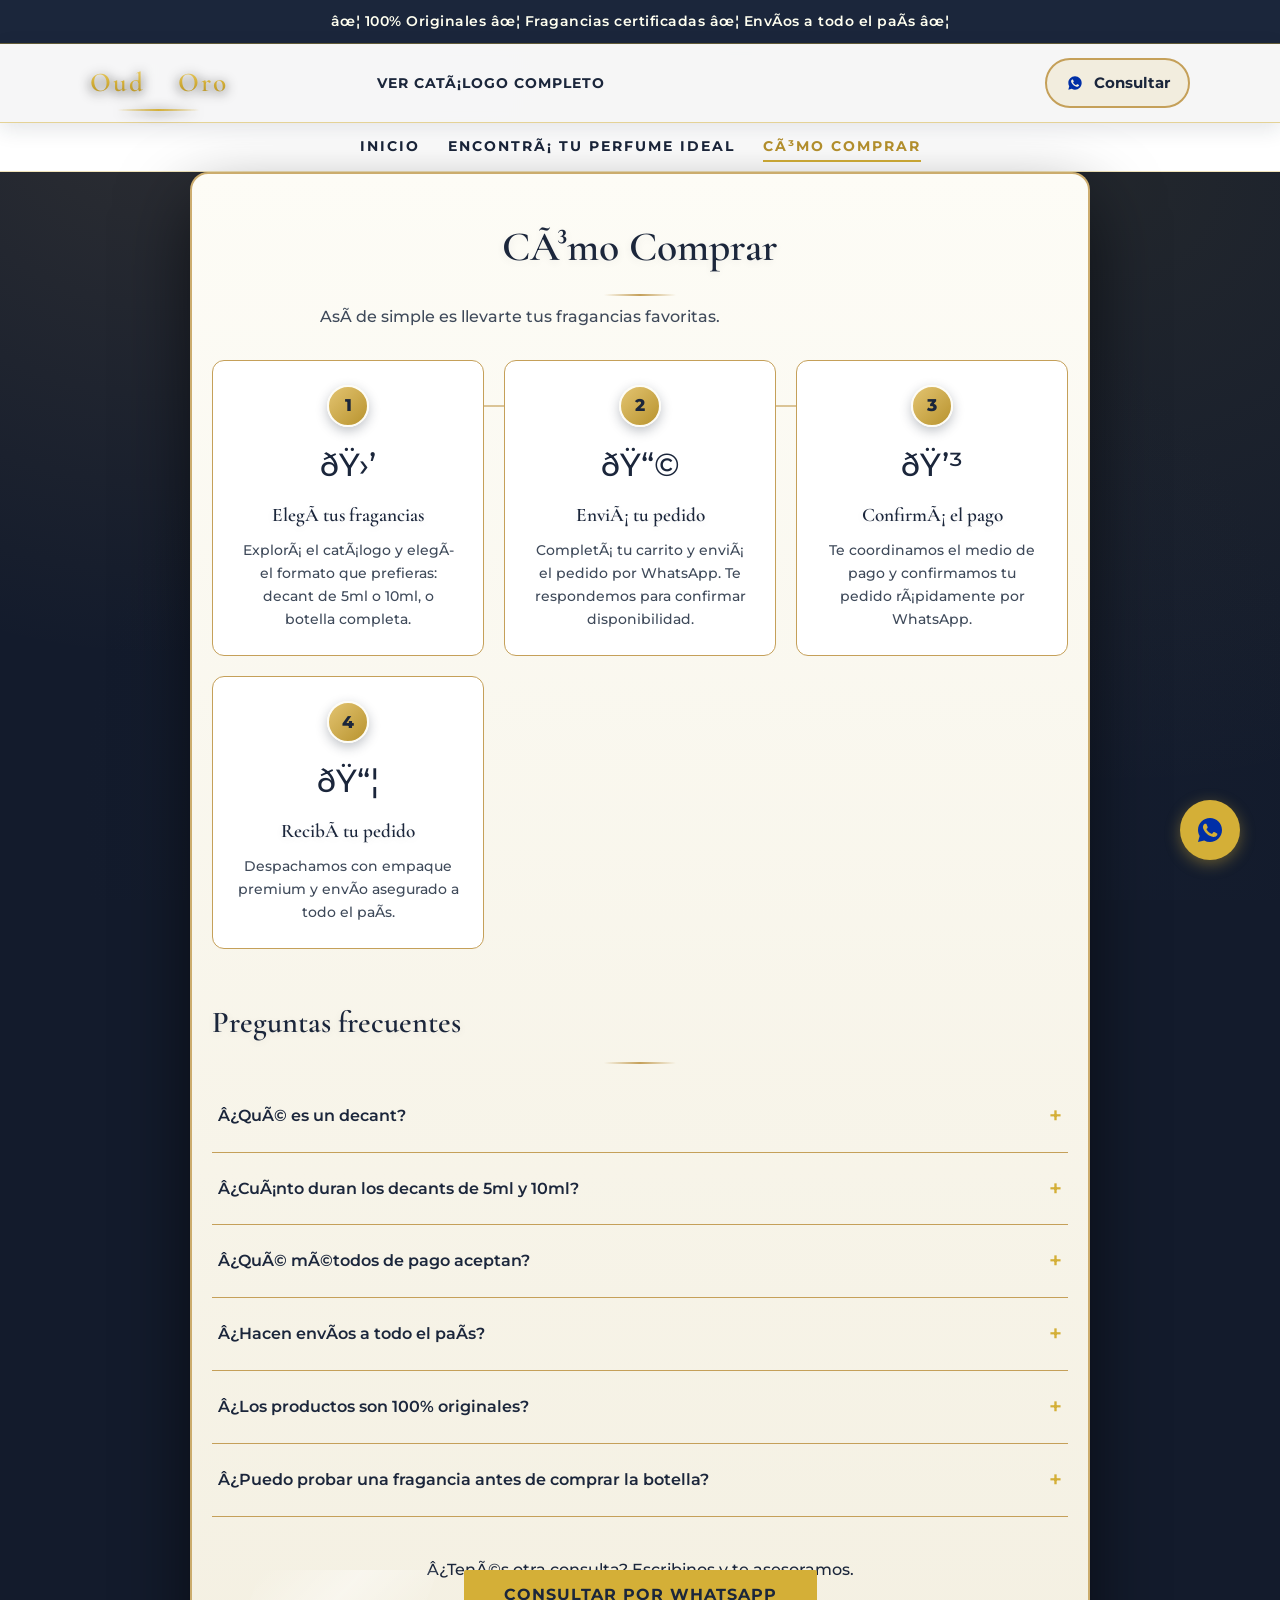
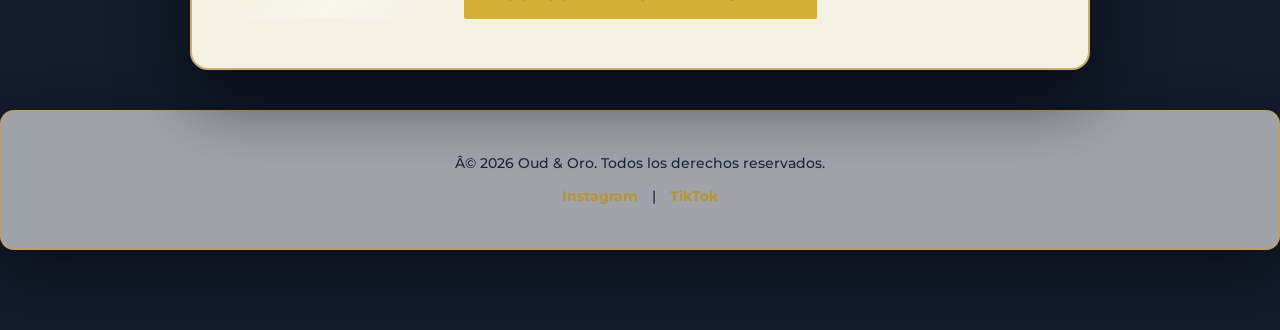
==== commit 62a69f2c: "Optimizar rendimiento: render incremental de productos, decoding async en imagenes, preconnect a CDN" ====
--- a/como-comprar.html
+++ b/como-comprar.html
@@ -1,12 +1,12 @@
-<!DOCTYPE html>
+﻿<!DOCTYPE html>
 <html lang="es">
 <head>
     <meta charset="UTF-8">
     <meta name="viewport" content="width=device-width, initial-scale=1.0">
-    <title>Cómo Comprar | Oud & Oro</title>
+    <title>CÃ³mo Comprar | Oud & Oro</title>
     <!-- Google Fonts -->
     <link href="https://fonts.googleapis.com/css2?family=Montserrat:wght@400;500;600;700;800&family=Cormorant+Garamond:ital,wght@0,400;0,500;0,600;0,700;1,400;1,500&display=swap" rel="stylesheet">
-    <link rel="stylesheet" href="css/styles.css?v=9">
+    <link rel="stylesheet" href="css/styles.css?v=13">
     <style>
         .como-comprar { max-width: 900px; margin: 0 auto; padding: 40px 20px 60px; }
         .pasos-compra { display: grid; grid-template-columns: repeat(auto-fit, minmax(200px, 1fr)); gap: 20px; margin: 30px 0 50px; }
@@ -27,7 +27,7 @@
 <body>
 
     <div class="site-sticky">
-    <div class="top-bar">✦ 100% Originales ✦ Fragancias certificadas ✦ Envíos a todo el país ✦</div>
+    <div class="top-bar">âœ¦ 100% Originales âœ¦ Fragancias certificadas âœ¦ EnvÃ­os a todo el paÃ­s âœ¦</div>
 
     <header class="site-header">
         <a href="index.html" class="logo" aria-label="Oud &amp; Oro - Volver al inicio">
@@ -37,7 +37,7 @@
         </a>
 
         <div class="header-buscar">
-            <a href="index.html#catalogo" class="header-enlace">Ver catálogo completo</a>
+            <a href="index.html#catalogo" class="header-enlace">Ver catÃ¡logo completo</a>
         </div>
 
         <div class="header-acciones">
@@ -49,40 +49,40 @@
     </header>
     </div>
 
-    <nav class="main-nav" aria-label="Navegación principal">
+    <nav class="main-nav" aria-label="NavegaciÃ³n principal">
         <a href="index.html">Inicio</a>
-        <a href="recomendador.html">Encontrá tu perfume ideal</a>
-        <a href="como-comprar.html" class="activo">Cómo Comprar</a>
+        <a href="recomendador.html">EncontrÃ¡ tu perfume ideal</a>
+        <a href="como-comprar.html" class="activo">CÃ³mo Comprar</a>
     </nav>
 
     <main class="como-comprar">
-        <h1 class="scroll-reveal">Cómo Comprar</h1>
-        <p class="reco-sub scroll-reveal">Así de simple es llevarte tus fragancias favoritas.</p>
+        <h1 class="scroll-reveal">CÃ³mo Comprar</h1>
+        <p class="reco-sub scroll-reveal">AsÃ­ de simple es llevarte tus fragancias favoritas.</p>
 
         <section class="pasos-compra scroll-reveal">
             <div class="paso-compra scroll-reveal">
                 <span class="paso-num">1</span>
-                <div class="paso-icono">🛒</div>
-                <h3>Elegí tus fragancias</h3>
-                <p>Explorá el catálogo y elegí el formato que prefieras: decant de 5ml o 10ml, o botella completa.</p>
+                <div class="paso-icono">ðŸ›’</div>
+                <h3>ElegÃ­ tus fragancias</h3>
+                <p>ExplorÃ¡ el catÃ¡logo y elegÃ­ el formato que prefieras: decant de 5ml o 10ml, o botella completa.</p>
             </div>
             <div class="paso-compra scroll-reveal">
                 <span class="paso-num">2</span>
-                <div class="paso-icono">📩</div>
-                <h3>Enviá tu pedido</h3>
-                <p>Completá tu carrito y enviá el pedido por WhatsApp. Te respondemos para confirmar disponibilidad.</p>
+                <div class="paso-icono">ðŸ“©</div>
+                <h3>EnviÃ¡ tu pedido</h3>
+                <p>CompletÃ¡ tu carrito y enviÃ¡ el pedido por WhatsApp. Te respondemos para confirmar disponibilidad.</p>
             </div>
             <div class="paso-compra scroll-reveal">
                 <span class="paso-num">3</span>
-                <div class="paso-icono">💳</div>
-                <h3>Confirmá el pago</h3>
-                <p>Te coordinamos el medio de pago y confirmamos tu pedido rápidamente por WhatsApp.</p>
+                <div class="paso-icono">ðŸ’³</div>
+                <h3>ConfirmÃ¡ el pago</h3>
+                <p>Te coordinamos el medio de pago y confirmamos tu pedido rÃ¡pidamente por WhatsApp.</p>
             </div>
             <div class="paso-compra scroll-reveal">
                 <span class="paso-num">4</span>
-                <div class="paso-icono">📦</div>
-                <h3>Recibí tu pedido</h3>
-                <p>Despachamos con empaque premium y envío asegurado a todo el país.</p>
+                <div class="paso-icono">ðŸ“¦</div>
+                <h3>RecibÃ­ tu pedido</h3>
+                <p>Despachamos con empaque premium y envÃ­o asegurado a todo el paÃ­s.</p>
             </div>
         </section>
 
@@ -90,44 +90,44 @@
             <h2>Preguntas frecuentes</h2>
 
             <details class="faq-item">
-                <summary>¿Qué es un decant?</summary>
-                <div class="faq-respuesta">Es una fragancia envasada en un atomizador de cristal de viaje (5ml o 10ml), extraída de la botella original con jeringas esterilizadas. Te permite probar y disfrutar una fragancia de lujo en tu piel antes de comprometerte con la botella completa.</div>
+                <summary>Â¿QuÃ© es un decant?</summary>
+                <div class="faq-respuesta">Es una fragancia envasada en un atomizador de cristal de viaje (5ml o 10ml), extraÃ­da de la botella original con jeringas esterilizadas. Te permite probar y disfrutar una fragancia de lujo en tu piel antes de comprometerte con la botella completa.</div>
             </details>
 
             <details class="faq-item">
-                <summary>¿Cuánto duran los decants de 5ml y 10ml?</summary>
-                <div class="faq-respuesta">Un decant de 5ml equivale aproximadamente a 50-60 aplicaciones y el de 10ml a más de 100 aplicaciones. La duración depende de la cantidad de sprays que uses por día.</div>
+                <summary>Â¿CuÃ¡nto duran los decants de 5ml y 10ml?</summary>
+                <div class="faq-respuesta">Un decant de 5ml equivale aproximadamente a 50-60 aplicaciones y el de 10ml a mÃ¡s de 100 aplicaciones. La duraciÃ³n depende de la cantidad de sprays que uses por dÃ­a.</div>
             </details>
 
             <details class="faq-item">
-                <summary>¿Qué métodos de pago aceptan?</summary>
+                <summary>Â¿QuÃ© mÃ©todos de pago aceptan?</summary>
                 <div class="faq-respuesta">Coordinamos el medio de pago directamente por WhatsApp. Consultanos para conocer las opciones disponibles en el momento.</div>
             </details>
 
             <details class="faq-item">
-                <summary>¿Hacen envíos a todo el país?</summary>
-                <div class="faq-respuesta">Sí, realizamos envíos asegurados a todo el país con empaque premium. El costo y los plazos se coordinan según tu ubicación.</div>
+                <summary>Â¿Hacen envÃ­os a todo el paÃ­s?</summary>
+                <div class="faq-respuesta">SÃ­, realizamos envÃ­os asegurados a todo el paÃ­s con empaque premium. El costo y los plazos se coordinan segÃºn tu ubicaciÃ³n.</div>
             </details>
 
             <details class="faq-item">
-                <summary>¿Los productos son 100% originales?</summary>
-                <div class="faq-respuesta">Sí. Todas nuestras fragancias son 100% originales y certificadas. Garantizamos la autenticidad en cada producto.</div>
+                <summary>Â¿Los productos son 100% originales?</summary>
+                <div class="faq-respuesta">SÃ­. Todas nuestras fragancias son 100% originales y certificadas. Garantizamos la autenticidad en cada producto.</div>
             </details>
 
             <details class="faq-item">
-                <summary>¿Puedo probar una fragancia antes de comprar la botella?</summary>
-                <div class="faq-respuesta">¡Por supuesto! Por eso ofrecemos decants de 5ml y 10ml. Es la mejor manera de vivir la evolución de una fragancia en tu piel antes de invertir en la botella completa.</div>
+                <summary>Â¿Puedo probar una fragancia antes de comprar la botella?</summary>
+                <div class="faq-respuesta">Â¡Por supuesto! Por eso ofrecemos decants de 5ml y 10ml. Es la mejor manera de vivir la evoluciÃ³n de una fragancia en tu piel antes de invertir en la botella completa.</div>
             </details>
         </section>
 
         <div class="faq-cta scroll-reveal">
-            <p>¿Tenés otra consulta? Escribinos y te asesoramos.</p>
+            <p>Â¿TenÃ©s otra consulta? Escribinos y te asesoramos.</p>
             <a href="#" class="cta-btn" id="como-comprar-wa" target="_blank" rel="noopener">Consultar por WhatsApp</a>
         </div>
     </main>
 
     <footer id="contacto">
-        <p>© 2026 Oud & Oro. Todos los derechos reservados.</p>
+        <p>Â© 2026 Oud & Oro. Todos los derechos reservados.</p>
         <p style="margin-top: 10px;">
             <a href="https://www.instagram.com/oud_oro_arabes/" target="_blank" rel="noopener">Instagram</a> |
             <a href="#" target="_blank" rel="noopener">TikTok</a>
@@ -138,7 +138,7 @@
         <img src="[data-uri]" alt="WhatsApp" width="36" height="36" style="pointer-events:none;">
     </a>
 
-<script>const numeroWhatsApp = "541155136919";</script>
+<script>const numeroWhatsApp = "541144025352";</script>
 <script src="js/como-comprar.js?v=4"></script>
 <script src="js/sticky.js?v=4"></script>
 </body>
--- a/css/styles.css
+++ b/css/styles.css
@@ -668,6 +668,7 @@
             max-width: 500px;
             width: 100%;
             max-height: 90vh;
+            max-height: 90dvh;
             overflow-y: auto;
             padding: 30px;
             text-align: center;
@@ -965,6 +966,7 @@
             top: 0;
             right: 0;
             height: 100vh;
+            height: 100dvh;
             width: 360px;
             max-width: 92vw;
             background: #FFFFFF;
@@ -972,8 +974,7 @@
             box-shadow: -15px 0 40px rgba(0,0,0,0.3);
             transform: translateX(105%);
             transition: transform 0.3s ease;
-            display: flex;
-            flex-direction: column;
+            overflow-y: auto;
         }
 
         .carrito-panel.abierto {
@@ -1017,8 +1018,6 @@
         }
 
         .carrito-lista {
-            flex: 1;
-            overflow-y: auto;
             padding: 14px 18px;
         }
 
@@ -1083,6 +1082,11 @@
             display: flex;
             flex-direction: column;
             gap: 10px;
+            padding-bottom: calc(22px + env(safe-area-inset-bottom, 0px));
+            position: sticky;
+            bottom: 0;
+            background: #fff;
+            z-index: 1;
         }
 
         .carrito-total {
@@ -1653,4 +1657,11 @@
             font-size: 1.1rem;
         }
         .fav-vacio p { margin-bottom: 24px; }
-        .fav-vacio .cta-btn { display: inline-block; text-decoration: none; }+        .fav-vacio .cta-btn { display: inline-block; text-decoration: none; }
+
+        @media (prefers-reduced-motion: reduce) {
+            .card-reveal, .scroll-reveal { opacity: 1 !important; transform: none !important; transition: none !important; }
+            .product-card { transition: box-shadow 0.4s ease; }
+            .product-card:hover { transform: none; }
+            .hero h1, .hero p, .banner-texto * { animation: none !important; opacity: 1 !important; }
+        }
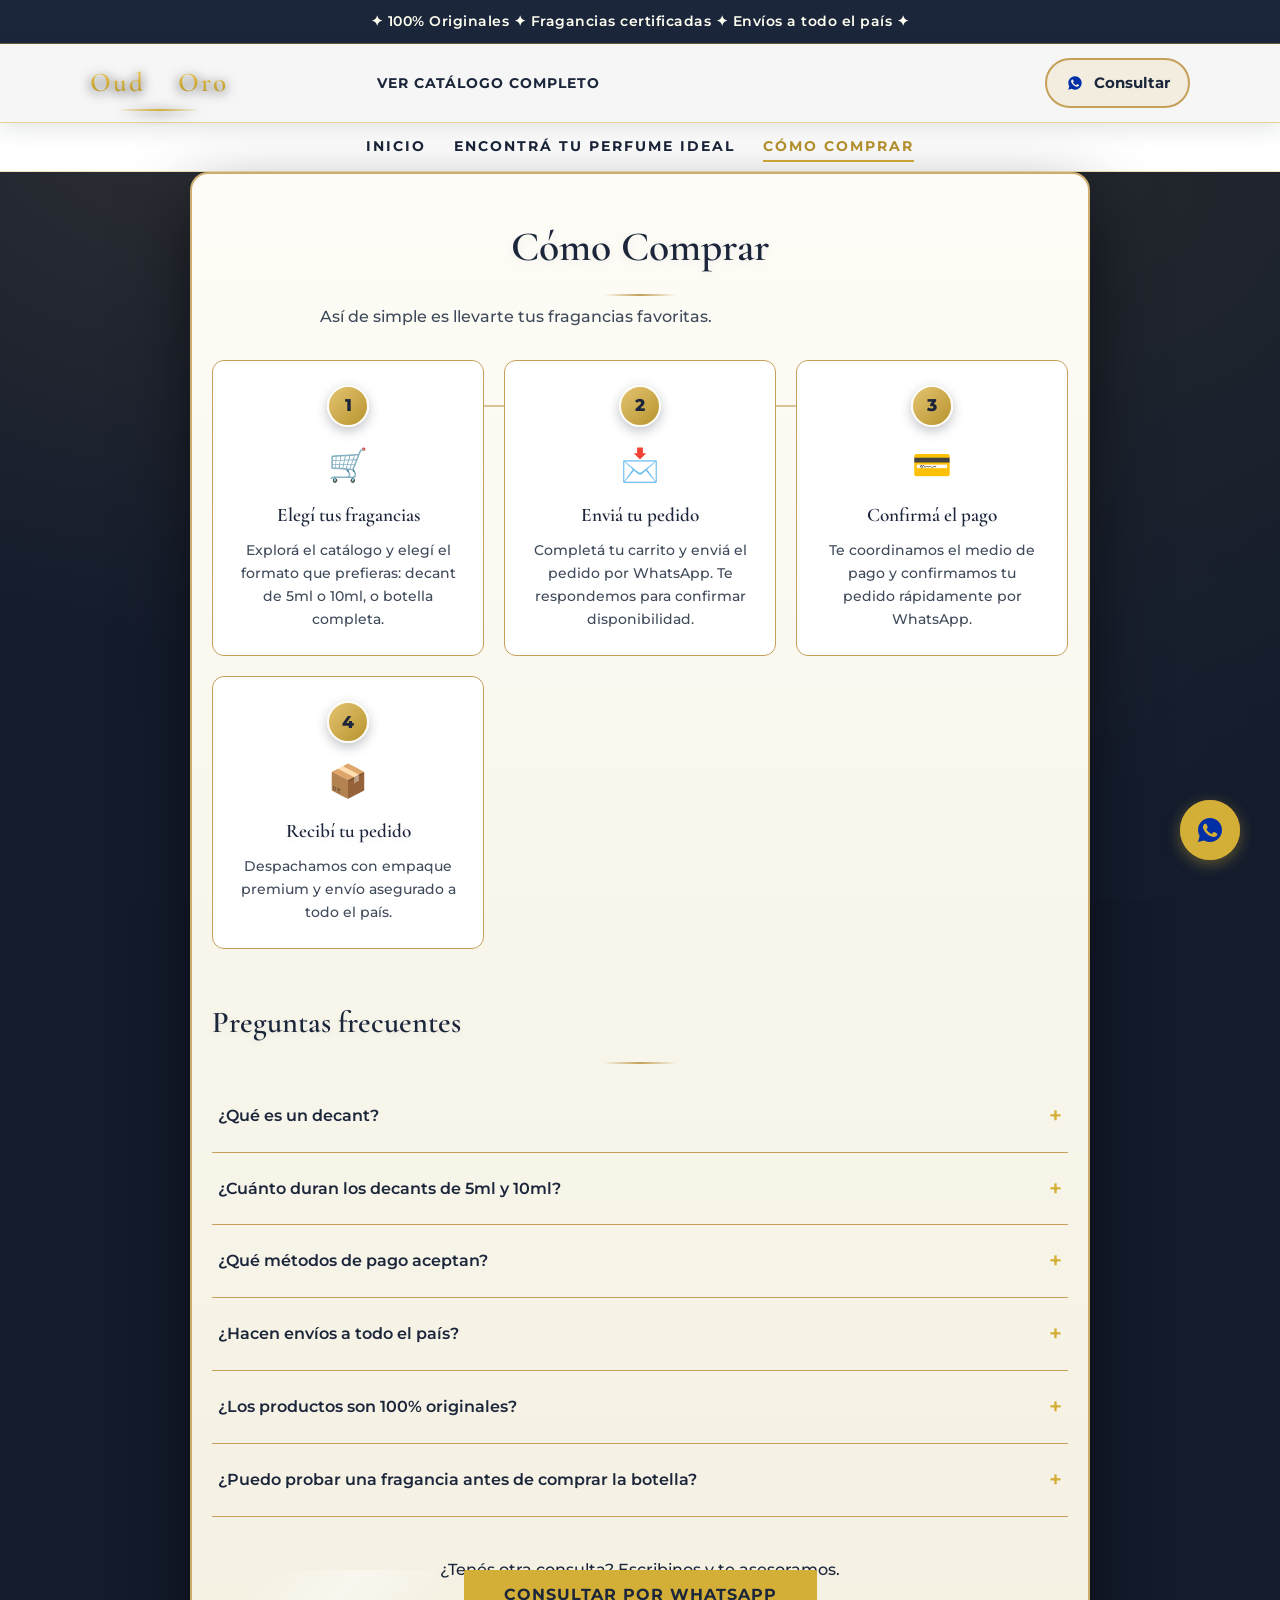
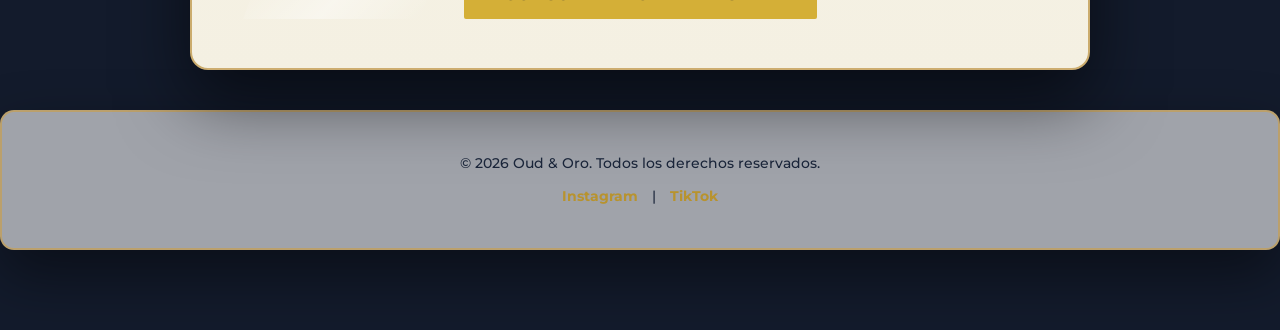
==== commit ead089df: "Optimizar ultimos.html: datos solo con productos recientes, fuentes recortadas sin cambio visual, an" ====
--- a/como-comprar.html
+++ b/como-comprar.html
@@ -1,11 +1,11 @@
-﻿<!DOCTYPE html>
+<!DOCTYPE html>
 <html lang="es">
 <head>
     <meta charset="UTF-8">
     <meta name="viewport" content="width=device-width, initial-scale=1.0">
-    <title>CÃ³mo Comprar | Oud & Oro</title>
+    <title>Cómo Comprar | Oud & Oro</title>
     <!-- Google Fonts -->
-    <link href="https://fonts.googleapis.com/css2?family=Montserrat:wght@400;500;600;700;800&family=Cormorant+Garamond:ital,wght@0,400;0,500;0,600;0,700;1,400;1,500&display=swap" rel="stylesheet">
+    <link href="https://fonts.googleapis.com/css2?family=Montserrat:wght@400;500;600;700;800&family=Cormorant+Garamond:wght@600" rel="stylesheet">
     <link rel="stylesheet" href="css/styles.css?v=13">
     <style>
         .como-comprar { max-width: 900px; margin: 0 auto; padding: 40px 20px 60px; }
@@ -27,7 +27,7 @@
 <body>
 
     <div class="site-sticky">
-    <div class="top-bar">âœ¦ 100% Originales âœ¦ Fragancias certificadas âœ¦ EnvÃ­os a todo el paÃ­s âœ¦</div>
+    <div class="top-bar">✦ 100% Originales ✦ Fragancias certificadas ✦ Envíos a todo el país ✦</div>
 
     <header class="site-header">
         <a href="index.html" class="logo" aria-label="Oud &amp; Oro - Volver al inicio">
@@ -37,7 +37,7 @@
         </a>
 
         <div class="header-buscar">
-            <a href="index.html#catalogo" class="header-enlace">Ver catÃ¡logo completo</a>
+            <a href="index.html#catalogo" class="header-enlace">Ver catálogo completo</a>
         </div>
 
         <div class="header-acciones">
@@ -49,40 +49,40 @@
     </header>
     </div>
 
-    <nav class="main-nav" aria-label="NavegaciÃ³n principal">
+    <nav class="main-nav" aria-label="Navegación principal">
         <a href="index.html">Inicio</a>
-        <a href="recomendador.html">EncontrÃ¡ tu perfume ideal</a>
-        <a href="como-comprar.html" class="activo">CÃ³mo Comprar</a>
+        <a href="recomendador.html">Encontrá tu perfume ideal</a>
+        <a href="como-comprar.html" class="activo">Cómo Comprar</a>
     </nav>
 
     <main class="como-comprar">
-        <h1 class="scroll-reveal">CÃ³mo Comprar</h1>
-        <p class="reco-sub scroll-reveal">AsÃ­ de simple es llevarte tus fragancias favoritas.</p>
+        <h1 class="scroll-reveal">Cómo Comprar</h1>
+        <p class="reco-sub scroll-reveal">Así de simple es llevarte tus fragancias favoritas.</p>
 
         <section class="pasos-compra scroll-reveal">
             <div class="paso-compra scroll-reveal">
                 <span class="paso-num">1</span>
-                <div class="paso-icono">ðŸ›’</div>
-                <h3>ElegÃ­ tus fragancias</h3>
-                <p>ExplorÃ¡ el catÃ¡logo y elegÃ­ el formato que prefieras: decant de 5ml o 10ml, o botella completa.</p>
+                <div class="paso-icono">🛒</div>
+                <h3>Elegí tus fragancias</h3>
+                <p>Explorá el catálogo y elegí el formato que prefieras: decant de 5ml o 10ml, o botella completa.</p>
             </div>
             <div class="paso-compra scroll-reveal">
                 <span class="paso-num">2</span>
-                <div class="paso-icono">ðŸ“©</div>
-                <h3>EnviÃ¡ tu pedido</h3>
-                <p>CompletÃ¡ tu carrito y enviÃ¡ el pedido por WhatsApp. Te respondemos para confirmar disponibilidad.</p>
+                <div class="paso-icono">📩</div>
+                <h3>Enviá tu pedido</h3>
+                <p>Completá tu carrito y enviá el pedido por WhatsApp. Te respondemos para confirmar disponibilidad.</p>
             </div>
             <div class="paso-compra scroll-reveal">
                 <span class="paso-num">3</span>
-                <div class="paso-icono">ðŸ’³</div>
-                <h3>ConfirmÃ¡ el pago</h3>
-                <p>Te coordinamos el medio de pago y confirmamos tu pedido rÃ¡pidamente por WhatsApp.</p>
+                <div class="paso-icono">💳</div>
+                <h3>Confirmá el pago</h3>
+                <p>Te coordinamos el medio de pago y confirmamos tu pedido rápidamente por WhatsApp.</p>
             </div>
             <div class="paso-compra scroll-reveal">
                 <span class="paso-num">4</span>
-                <div class="paso-icono">ðŸ“¦</div>
-                <h3>RecibÃ­ tu pedido</h3>
-                <p>Despachamos con empaque premium y envÃ­o asegurado a todo el paÃ­s.</p>
+                <div class="paso-icono">📦</div>
+                <h3>Recibí tu pedido</h3>
+                <p>Despachamos con empaque premium y envío asegurado a todo el país.</p>
             </div>
         </section>
 
@@ -90,44 +90,44 @@
             <h2>Preguntas frecuentes</h2>
 
             <details class="faq-item">
-                <summary>Â¿QuÃ© es un decant?</summary>
-                <div class="faq-respuesta">Es una fragancia envasada en un atomizador de cristal de viaje (5ml o 10ml), extraÃ­da de la botella original con jeringas esterilizadas. Te permite probar y disfrutar una fragancia de lujo en tu piel antes de comprometerte con la botella completa.</div>
+                <summary>¿Qué es un decant?</summary>
+                <div class="faq-respuesta">Es una fragancia envasada en un atomizador de cristal de viaje (5ml o 10ml), extraída de la botella original con jeringas esterilizadas. Te permite probar y disfrutar una fragancia de lujo en tu piel antes de comprometerte con la botella completa.</div>
             </details>
 
             <details class="faq-item">
-                <summary>Â¿CuÃ¡nto duran los decants de 5ml y 10ml?</summary>
-                <div class="faq-respuesta">Un decant de 5ml equivale aproximadamente a 50-60 aplicaciones y el de 10ml a mÃ¡s de 100 aplicaciones. La duraciÃ³n depende de la cantidad de sprays que uses por dÃ­a.</div>
+                <summary>¿Cuánto duran los decants de 5ml y 10ml?</summary>
+                <div class="faq-respuesta">Un decant de 5ml equivale aproximadamente a 50-60 aplicaciones y el de 10ml a más de 100 aplicaciones. La duración depende de la cantidad de sprays que uses por día.</div>
             </details>
 
             <details class="faq-item">
-                <summary>Â¿QuÃ© mÃ©todos de pago aceptan?</summary>
+                <summary>¿Qué métodos de pago aceptan?</summary>
                 <div class="faq-respuesta">Coordinamos el medio de pago directamente por WhatsApp. Consultanos para conocer las opciones disponibles en el momento.</div>
             </details>
 
             <details class="faq-item">
-                <summary>Â¿Hacen envÃ­os a todo el paÃ­s?</summary>
-                <div class="faq-respuesta">SÃ­, realizamos envÃ­os asegurados a todo el paÃ­s con empaque premium. El costo y los plazos se coordinan segÃºn tu ubicaciÃ³n.</div>
+                <summary>¿Hacen envíos a todo el país?</summary>
+                <div class="faq-respuesta">Sí, realizamos envíos asegurados a todo el país con empaque premium. El costo y los plazos se coordinan según tu ubicación.</div>
             </details>
 
             <details class="faq-item">
-                <summary>Â¿Los productos son 100% originales?</summary>
-                <div class="faq-respuesta">SÃ­. Todas nuestras fragancias son 100% originales y certificadas. Garantizamos la autenticidad en cada producto.</div>
+                <summary>¿Los productos son 100% originales?</summary>
+                <div class="faq-respuesta">Sí. Todas nuestras fragancias son 100% originales y certificadas. Garantizamos la autenticidad en cada producto.</div>
             </details>
 
             <details class="faq-item">
-                <summary>Â¿Puedo probar una fragancia antes de comprar la botella?</summary>
-                <div class="faq-respuesta">Â¡Por supuesto! Por eso ofrecemos decants de 5ml y 10ml. Es la mejor manera de vivir la evoluciÃ³n de una fragancia en tu piel antes de invertir en la botella completa.</div>
+                <summary>¿Puedo probar una fragancia antes de comprar la botella?</summary>
+                <div class="faq-respuesta">¡Por supuesto! Por eso ofrecemos decants de 5ml y 10ml. Es la mejor manera de vivir la evolución de una fragancia en tu piel antes de invertir en la botella completa.</div>
             </details>
         </section>
 
         <div class="faq-cta scroll-reveal">
-            <p>Â¿TenÃ©s otra consulta? Escribinos y te asesoramos.</p>
+            <p>¿Tenés otra consulta? Escribinos y te asesoramos.</p>
             <a href="#" class="cta-btn" id="como-comprar-wa" target="_blank" rel="noopener">Consultar por WhatsApp</a>
         </div>
     </main>
 
     <footer id="contacto">
-        <p>Â© 2026 Oud & Oro. Todos los derechos reservados.</p>
+        <p>© 2026 Oud & Oro. Todos los derechos reservados.</p>
         <p style="margin-top: 10px;">
             <a href="https://www.instagram.com/oud_oro_arabes/" target="_blank" rel="noopener">Instagram</a> |
             <a href="#" target="_blank" rel="noopener">TikTok</a>
--- a/css/styles.css
+++ b/css/styles.css
@@ -72,9 +72,9 @@
         }
 
         @keyframes pulseWa {
-            0% { box-shadow: 0 4px 10px rgba(0,0,0,0.1), 0 0 0 0 rgba(212, 175, 55, 0.55); }
-            70% { box-shadow: 0 4px 10px rgba(0,0,0,0.1), 0 0 0 16px rgba(212, 175, 55, 0); }
-            100% { box-shadow: 0 4px 10px rgba(0,0,0,0.1), 0 0 0 0 rgba(212, 175, 55, 0); }
+            0% { transform: scale(1); opacity: 0.9; }
+            70% { transform: scale(1.32); opacity: 0; }
+            100% { transform: scale(1.32); opacity: 0; }
         }
 
         .scroll-reveal, .card-reveal {
@@ -633,11 +633,24 @@
             justify-content: center;
             text-decoration: none;
             transition: transform 0.3s ease;
+        }
+
+        .whatsapp-float::after {
+            content: '';
+            position: absolute;
+            inset: 0;
+            border-radius: 50px;
+            border: 2px solid rgba(212, 175, 55, 0.65);
+            pointer-events: none;
             animation: pulseWa 2.6s infinite;
         }
 
         .whatsapp-float:hover {
             transform: scale(1.1);
+            animation-play-state: paused;
+        }
+
+        .whatsapp-float:hover::after {
             animation-play-state: paused;
         }
 
@@ -1664,4 +1677,5 @@
             .product-card { transition: box-shadow 0.4s ease; }
             .product-card:hover { transform: none; }
             .hero h1, .hero p, .banner-texto * { animation: none !important; opacity: 1 !important; }
+            .whatsapp-float::after { animation: none !important; }
         }
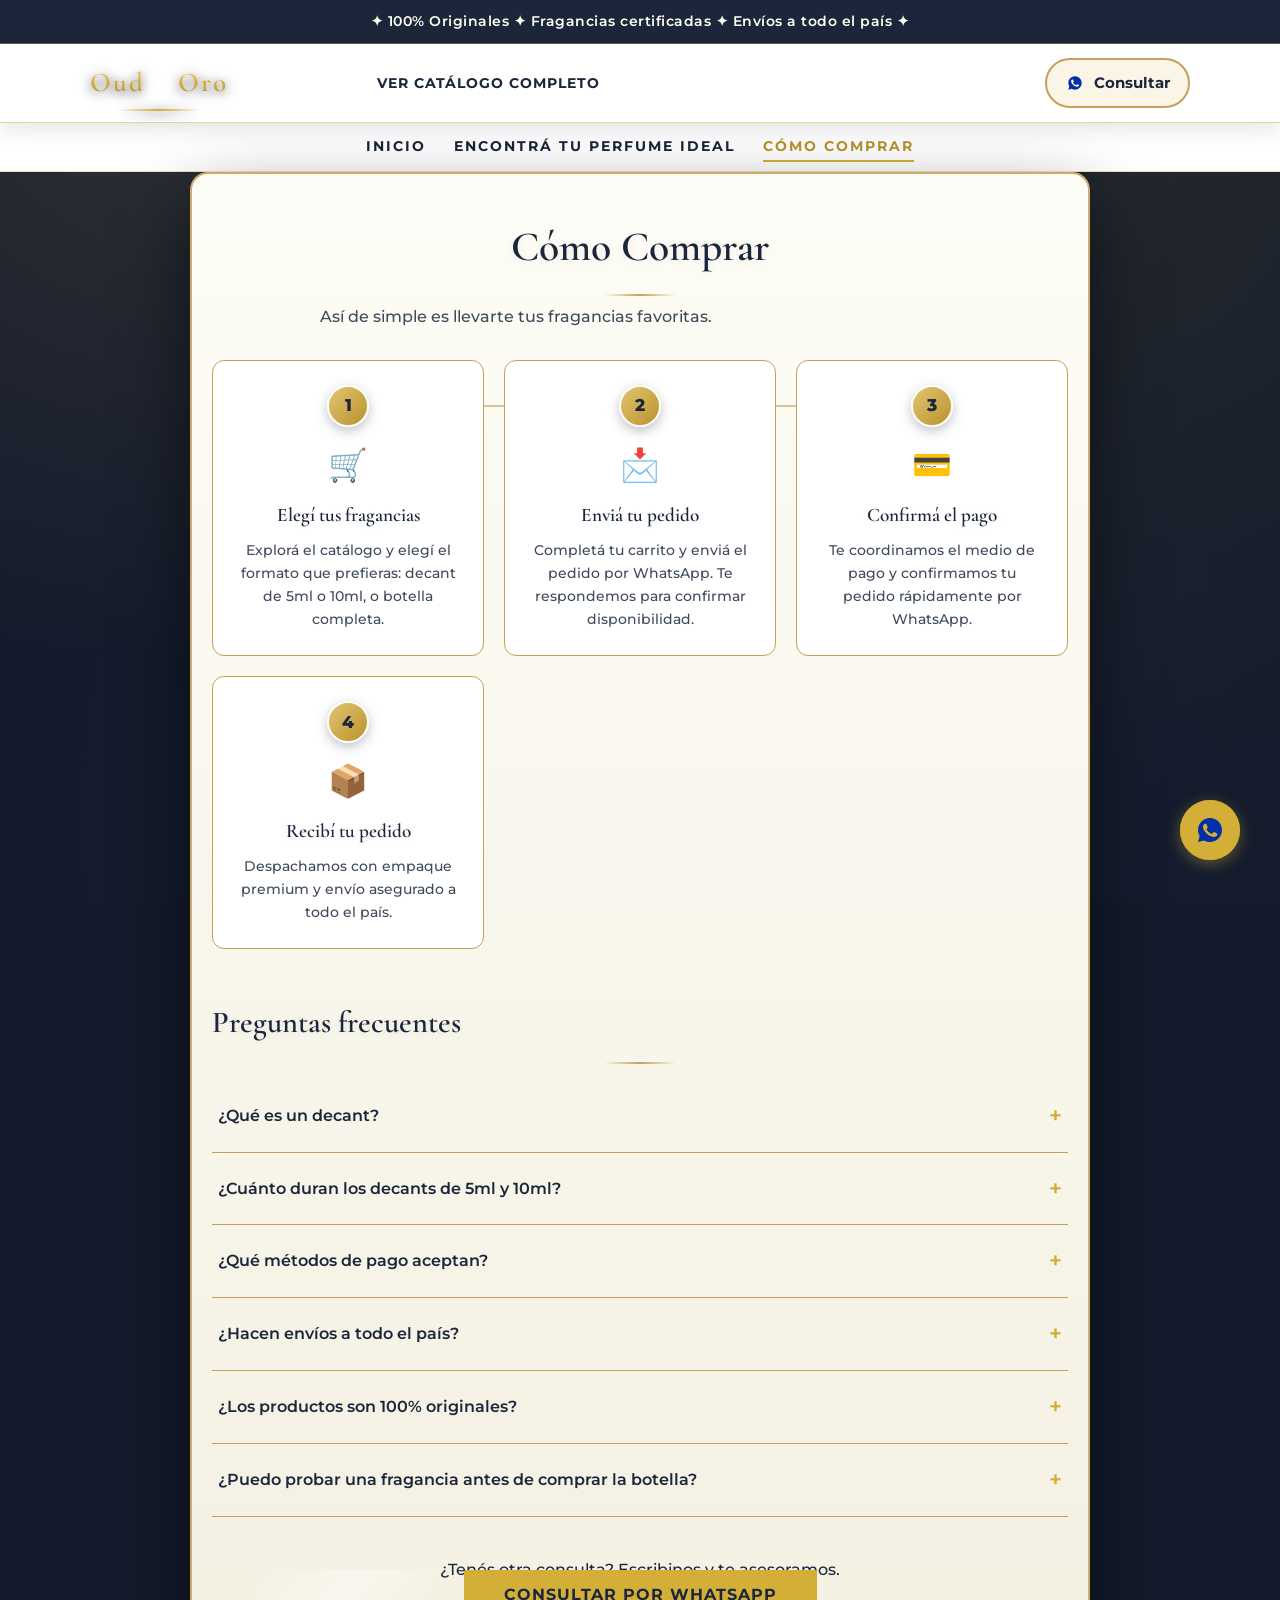
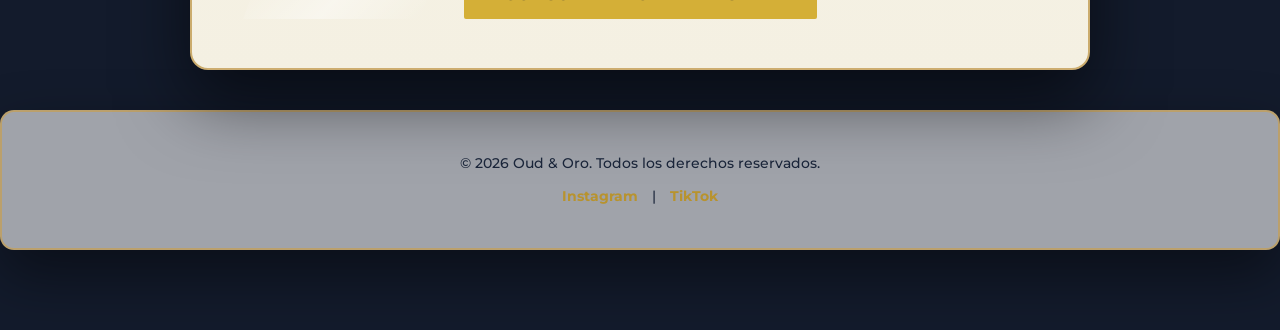
==== commit cd78aefd: "Scroll fluido: quitar backdrop-filter del header sticky y del modal cerrado (causa de jank durante s" ====
--- a/como-comprar.html
+++ b/como-comprar.html
@@ -6,7 +6,7 @@
     <title>Cómo Comprar | Oud & Oro</title>
     <!-- Google Fonts -->
     <link href="https://fonts.googleapis.com/css2?family=Montserrat:wght@400;500;600;700;800&family=Cormorant+Garamond:wght@600" rel="stylesheet">
-    <link rel="stylesheet" href="css/styles.css?v=13">
+    <link rel="stylesheet" href="css/styles.css?v=14">
     <style>
         .como-comprar { max-width: 900px; margin: 0 auto; padding: 40px 20px 60px; }
         .pasos-compra { display: grid; grid-template-columns: repeat(auto-fit, minmax(200px, 1fr)); gap: 20px; margin: 30px 0 50px; }
--- a/css/styles.css
+++ b/css/styles.css
@@ -658,20 +658,23 @@
             position: fixed;
             inset: 0;
             background: rgba(0, 0, 0, 0.55);
-            backdrop-filter: blur(3px);
             display: flex;
             align-items: center;
             justify-content: center;
             z-index: 200;
             opacity: 0;
+            visibility: hidden;
             pointer-events: none;
-            transition: opacity 0.3s ease;
+            transition: opacity 0.3s ease, visibility 0s linear 0.3s;
             padding: 20px;
         }
 
         .modal-overlay.abierto {
             opacity: 1;
+            visibility: visible;
             pointer-events: auto;
+            backdrop-filter: blur(3px);
+            transition: opacity 0.3s ease;
         }
 
         .modal {
@@ -872,8 +875,7 @@
             justify-content: space-between;
             gap: 16px;
             padding: 14px 7%;
-            background: rgba(255,255,255,0.96);
-            backdrop-filter: blur(6px);
+            background: #FFFFFF;
             border-bottom: 1px solid rgba(212,175,55,0.5);
             box-shadow: 0 6px 20px rgba(27,38,59,0.12);
         }
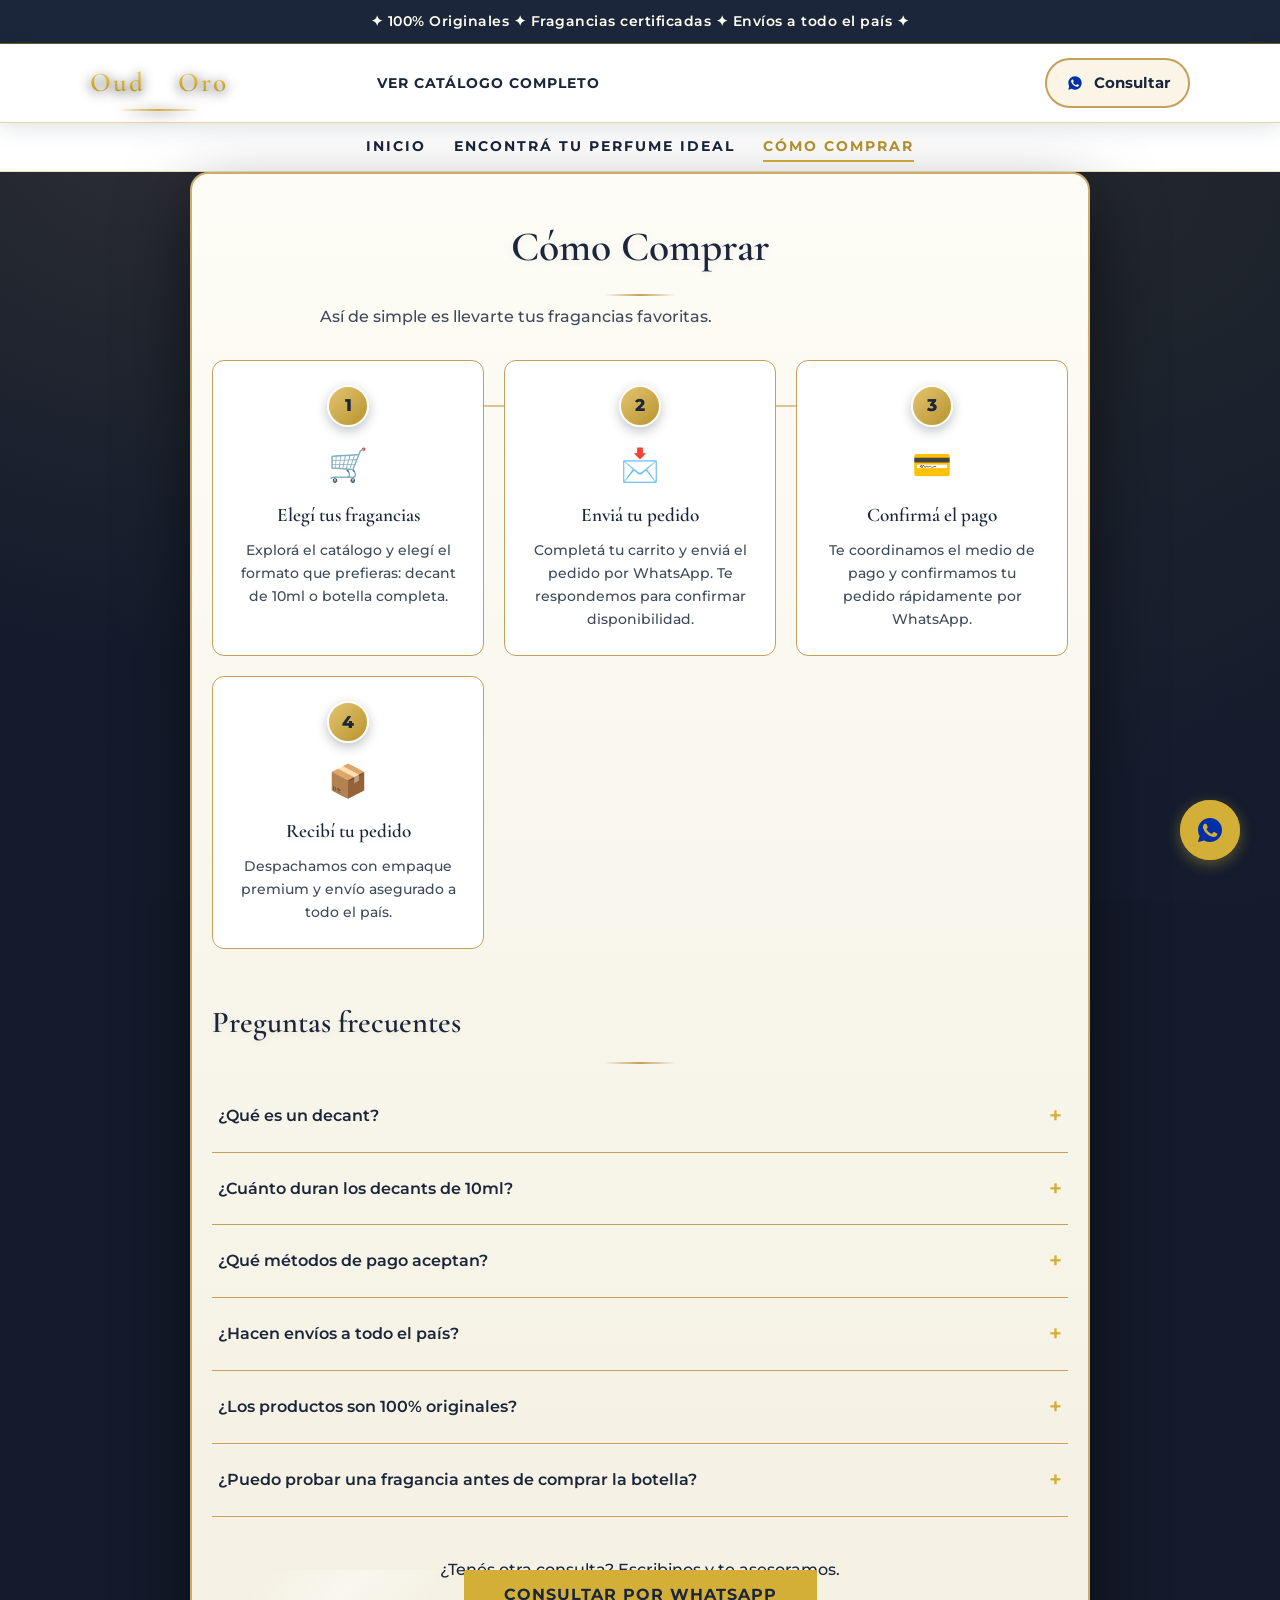
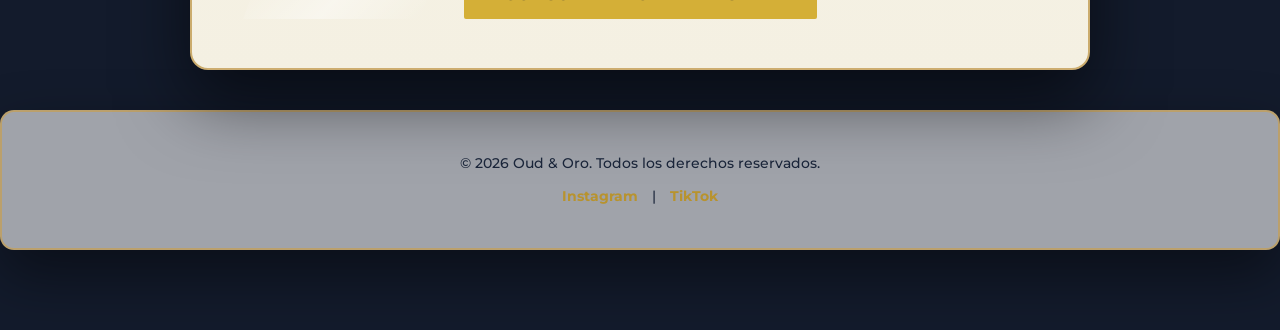
==== commit a180f252: "Quitar opcion de decant 5ml: solo 10ml y botella completa (js y textos)" ====
--- a/como-comprar.html
+++ b/como-comprar.html
@@ -6,7 +6,7 @@
     <title>Cómo Comprar | Oud & Oro</title>
     <!-- Google Fonts -->
     <link href="https://fonts.googleapis.com/css2?family=Montserrat:wght@400;500;600;700;800&family=Cormorant+Garamond:wght@600" rel="stylesheet">
-    <link rel="stylesheet" href="css/styles.css?v=14">
+    <link rel="stylesheet" href="css/styles.css?v=15">
     <style>
         .como-comprar { max-width: 900px; margin: 0 auto; padding: 40px 20px 60px; }
         .pasos-compra { display: grid; grid-template-columns: repeat(auto-fit, minmax(200px, 1fr)); gap: 20px; margin: 30px 0 50px; }
@@ -64,7 +64,7 @@
                 <span class="paso-num">1</span>
                 <div class="paso-icono">🛒</div>
                 <h3>Elegí tus fragancias</h3>
-                <p>Explorá el catálogo y elegí el formato que prefieras: decant de 5ml o 10ml, o botella completa.</p>
+                <p>Explorá el catálogo y elegí el formato que prefieras: decant de 10ml o botella completa.</p>
             </div>
             <div class="paso-compra scroll-reveal">
                 <span class="paso-num">2</span>
@@ -91,12 +91,12 @@
 
             <details class="faq-item">
                 <summary>¿Qué es un decant?</summary>
-                <div class="faq-respuesta">Es una fragancia envasada en un atomizador de cristal de viaje (5ml o 10ml), extraída de la botella original con jeringas esterilizadas. Te permite probar y disfrutar una fragancia de lujo en tu piel antes de comprometerte con la botella completa.</div>
+                <div class="faq-respuesta">Es una fragancia envasada en un atomizador de cristal de viaje (10ml), extraída de la botella original con jeringas esterilizadas. Te permite probar y disfrutar una fragancia de lujo en tu piel antes de comprometerte con la botella completa.</div>
             </details>
 
             <details class="faq-item">
-                <summary>¿Cuánto duran los decants de 5ml y 10ml?</summary>
-                <div class="faq-respuesta">Un decant de 5ml equivale aproximadamente a 50-60 aplicaciones y el de 10ml a más de 100 aplicaciones. La duración depende de la cantidad de sprays que uses por día.</div>
+                <summary>¿Cuánto duran los decants de 10ml?</summary>
+                <div class="faq-respuesta">Un decant de 10ml equivale a más de 100 aplicaciones. La duración depende de la cantidad de sprays que uses por día.</div>
             </details>
 
             <details class="faq-item">
@@ -116,7 +116,7 @@
 
             <details class="faq-item">
                 <summary>¿Puedo probar una fragancia antes de comprar la botella?</summary>
-                <div class="faq-respuesta">¡Por supuesto! Por eso ofrecemos decants de 5ml y 10ml. Es la mejor manera de vivir la evolución de una fragancia en tu piel antes de invertir en la botella completa.</div>
+                <div class="faq-respuesta">¡Por supuesto! Por eso ofrecemos decants de 10ml. Es la mejor manera de vivir la evolución de una fragancia en tu piel antes de invertir en la botella completa.</div>
             </details>
         </section>
 
@@ -140,6 +140,6 @@
 
 <script>const numeroWhatsApp = "541144025352";</script>
 <script src="js/como-comprar.js?v=4"></script>
-<script src="js/sticky.js?v=4"></script>
+<script src="js/sticky.js?v=13"></script>
 </body>
 </html>
--- a/css/styles.css
+++ b/css/styles.css
@@ -370,6 +370,23 @@
         .filtro-chip.abierto {
             border-color: var(--accent-gold);
             background: var(--accent-gold);
+            color: #1B263B;
+        }
+
+        .filtro-chip.orden-chip .orden-icono {
+            font-weight: 800;
+            color: var(--accent-gold);
+            font-size: 1rem;
+            line-height: 1;
+        }
+
+        .filtro-chip.orden-chip.activo {
+            border-color: var(--accent-gold);
+            background: var(--accent-gold);
+            color: #1B263B;
+        }
+
+        .filtro-chip.orden-chip.activo .orden-icono {
             color: #1B263B;
         }
 
